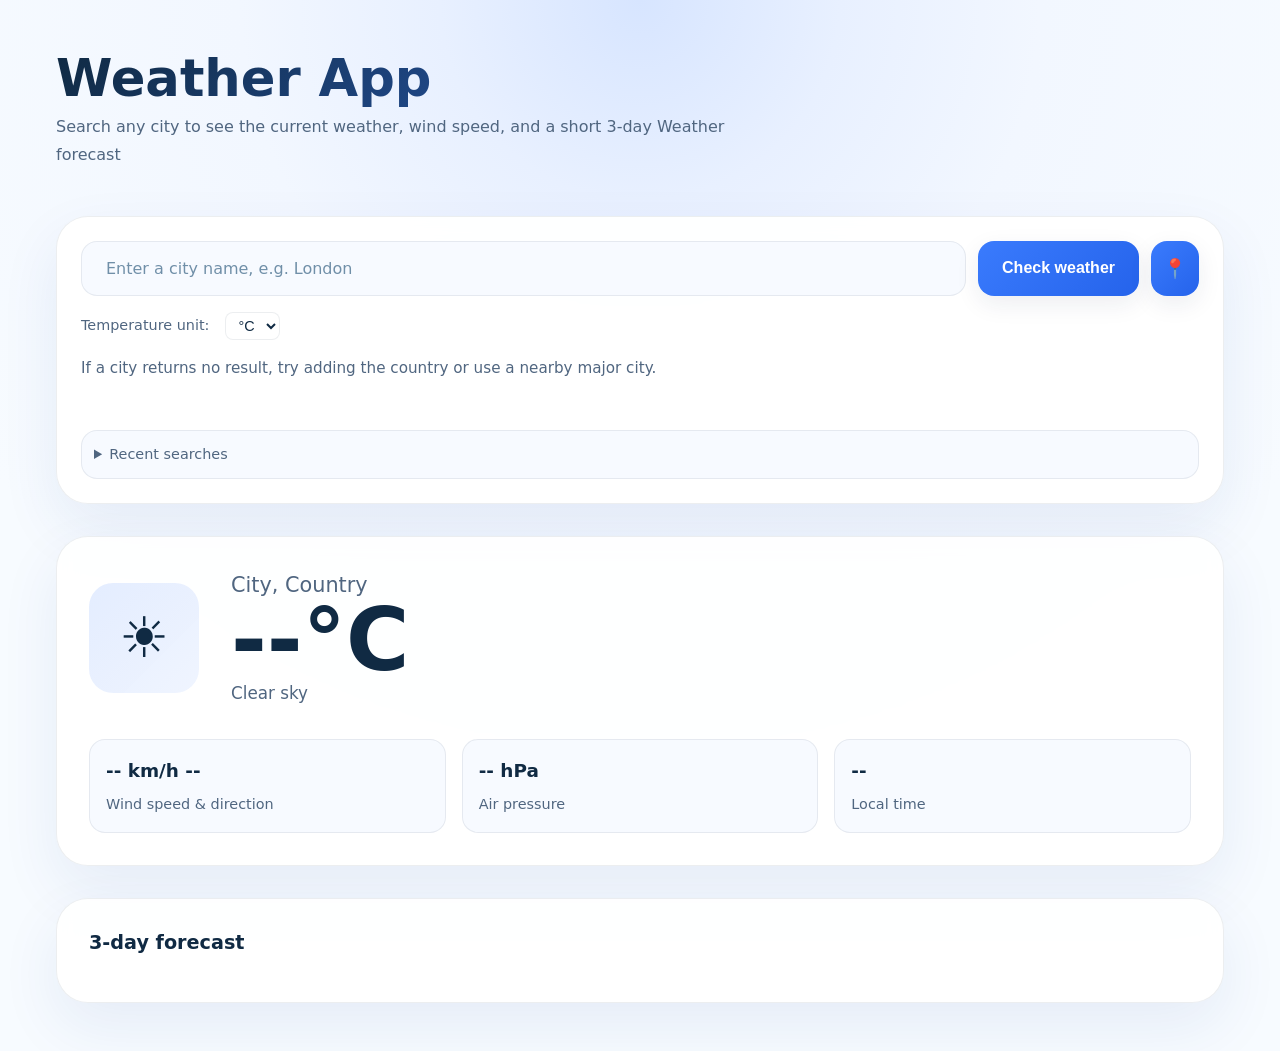
==== index.html @ 7d93eda8 "Rename weather.html to index.html" ====
<!DOCTYPE html>
<html lang="en">
<head>
  <meta charset="UTF-8" />
  <meta name="viewport" content="width=device-width, initial-scale=1.0" />
  <title>Weather App</title>
  <link rel="stylesheet" href="style.css" />
</head>
<body>
  <main class="page">
    <header>
      <div>
        <h1>Weather App</h1>
        <p>Search any city to see the current weather, wind speed, and a short 3-day Weather forecast</p>
      </div>
    </header>

    <section class="search-panel" aria-labelledby="search-heading">
      <div class="search-row">
        <label class="visually-hidden" for="city-input">City name</label>
        <input id="city-input" type="search" placeholder="Enter a city name, e.g. London" autocomplete="off" />
        <button id="search-button" type="button">Check weather</button>
        <button id="location-button" type="button" title="Use current location" aria-label="Get weather for current location">📍</button>
      </div>

      <div style="display: flex; gap: 16px; align-items: center;">
        <label for="unit-toggle" style="font-size: 0.9rem; color: var(--text-secondary);">Temperature unit:</label>
        <select id="unit-toggle" style="padding: 4px 8px; border-radius: 8px; border: 1px solid var(--border); background: var(--bg-secondary);">
          <option value="celsius">°C</option>
          <option value="fahrenheit">°F</option>
        </select>
      </div>

      <p class="info-text">If a city returns no result, try adding the country or use a nearby major city.</p>
      <p id="message" class="message" aria-live="polite"></p>

      <details id="recent-searches-container" style="margin-top: 16px;">
        <summary style="cursor: pointer; color: var(--text-secondary); font-size: 0.9rem;">Recent searches</summary>
        <div id="recent-searches" style="margin-top: 8px;"></div>
      </details>
    </section>

    <section id="weather-section" class="weather-display" hidden>
      <article class="weather-card">
        <div class="weather-summary">
          <div class="weather-main">
            <div class="weather-icon" id="weather-icon">☀️</div>
            <div>
              <p id="location" class="location">City, Country</p>
              <h2 id="temperature" class="temperature">--°C</h2>
              <p id="description" class="description">Clear sky</p>
            </div>
          </div>
          <div class="details-grid">
            <div class="detail-pill">
              <strong id="wind-speed">-- km/h --</strong>
              <span>Wind speed & direction</span>
            </div>
            <div class="detail-pill">
              <strong id="pressure">-- hPa</strong>
              <span>Air pressure</span>
            </div>
            <div class="detail-pill">
              <strong id="local-time">--</strong>
              <span>Local time</span>
            </div>
          </div>
        </div>
      </article>

      <article class="forecast-card">
        <h2 style="margin:0 0 16px; font-size:1.2rem;">3-day forecast</h2>
        <div id="forecast-grid" class="forecast-grid"></div>
      </article>
    </section>
  </main>

  <script src="script.js"></script>
</body>
</html>
---- style.css ----
/* ===========================
   DESIGN SYSTEM & VARIABLES
   =========================== */

:root {
  /* Light mode colors */
  --bg-primary: #f2f7ff;
  --bg-secondary: #ffffff;
  --bg-tertiary: #f7faff;
  --text-primary: #102a43;
  --text-secondary: #506680;
  --text-muted: #708fa8;
  --accent: #3a7bfd;
  --accent-soft: rgba(58, 123, 253, 0.14);
  --accent-hover: #2563eb;
  --border: rgba(16, 42, 67, 0.08);
  --success: #2d7c3e;
  --warning: #c85319;
  --error: #f13131;

  /* Dark mode colors */
  --dark-bg-primary: #0f1419;
  --dark-bg-secondary: #1a202c;
  --dark-bg-tertiary: #242e3d;
  --dark-text-primary: #f0f5fa;
  --dark-text-secondary: #a8b5c4;
  --dark-border: rgba(248, 250, 252, 0.08);

  /* Spacing scale */
  --space-xs: 4px;
  --space-sm: 8px;
  --space-md: 12px;
  --space-lg: 16px;
  --space-xl: 24px;
  --space-2xl: 32px;
  --space-3xl: 48px;

  /* Border radius */
  --radius-sm: 12px;
  --radius-md: 16px;
  --radius-lg: 24px;
  --radius-xl: 32px;

  /* Shadow system */
  --shadow-sm: 0 2px 8px rgba(24, 39, 75, 0.06);
  --shadow-md: 0 8px 24px rgba(24, 39, 75, 0.08);
  --shadow-lg: 0 24px 60px rgba(30, 70, 150, 0.08);
  --shadow-xl: 0 32px 80px rgba(24, 39, 75, 0.12);

  --dark-shadow-sm: 0 2px 8px rgba(0, 0, 0, 0.3);
  --dark-shadow-md: 0 8px 24px rgba(0, 0, 0, 0.4);
  --dark-shadow-lg: 0 24px 60px rgba(0, 0, 0, 0.5);

  /* Transitions */
  --transition-fast: 120ms ease-out;
  --transition-base: 200ms ease-out;
  --transition-slow: 300ms ease-out;

  /* Typography */
  --font-family: 'Inter', 'Segoe UI', 'Helvetica Neue', system-ui, -apple-system, sans-serif;
  --font-mono: 'Fira Code', 'Monaco', 'Courier New', monospace;

  /* Z-index scale */
  --z-base: 1;
  --z-dropdown: 100;
  --z-sticky: 500;
  --z-overlay: 1000;
  --z-modal: 1100;
}

/* Dark mode support */
@media (prefers-color-scheme: dark) {
  :root {
    --bg-primary: var(--dark-bg-primary);
    --bg-secondary: var(--dark-bg-secondary);
    --bg-tertiary: var(--dark-bg-tertiary);
    --text-primary: var(--dark-text-primary);
    --text-secondary: var(--dark-text-secondary);
    --text-muted: var(--dark-text-secondary);
    --border: var(--dark-border);
    --shadow-sm: var(--dark-shadow-sm);
    --shadow-md: var(--dark-shadow-md);
    --shadow-lg: var(--dark-shadow-lg);
  }
}

/* ===========================
   GLOBAL STYLES
   =========================== */

*,
*::before,
*::after {
  box-sizing: border-box;
  margin: 0;
  padding: 0;
}

html {
  -webkit-font-smoothing: antialiased;
  -moz-osx-font-smoothing: grayscale;
  scroll-behavior: smooth;
}

body {
  font-family: var(--font-family);
  font-size: 1rem;
  line-height: 1.6;
  color: var(--text-primary);
  background: var(--bg-primary);
  min-height: 100vh;
  overflow-x: hidden;
}

/* Light mode gradient background */
@media (prefers-color-scheme: light) {
  body {
    background: radial-gradient(
      circle 800px at 50% 0%,
      #d7e5ff 0%,
      #e8f0ff 25%,
      #f2f7ff 50%,
      #f7fbff 100%
    );
  }
}

/* Dark mode gradient background */
@media (prefers-color-scheme: dark) {
  body {
    background: radial-gradient(
      circle 800px at 50% 0%,
      #2d3a4e 0%,
      #1f2937 25%,
      #1a202c 50%,
      #0f1419 100%
    );
  }
}

/* ===========================
   TYPOGRAPHY
   =========================== */

h1, h2, h3, h4, h5, h6 {
  font-weight: 600;
  line-height: 1.2;
}

h1 {
  font-size: clamp(2.1rem, 4vw, 3.6rem);
  font-weight: 700;
}

h2 {
  font-size: clamp(1.4rem, 3vw, 2rem);
}

h3 {
  font-size: 1.3rem;
}

p {
  margin: 0;
}

a {
  color: var(--accent);
  text-decoration: none;
  transition: color var(--transition-fast);

  &:hover {
    color: var(--accent-hover);
  }
}

/* Utility classes */
.visually-hidden {
  position: absolute;
  width: 1px;
  height: 1px;
  padding: 0;
  margin: -1px;
  overflow: hidden;
  clip: rect(0, 0, 0, 0);
  white-space: nowrap;
  border-width: 0;
}

/* ===========================
   LAYOUT
   =========================== */

.page {
  width: min(1200px, calc(100% - var(--space-2xl)));
  margin: 0 auto;
  padding: var(--space-3xl) var(--space-lg);

  @media (max-width: 768px) {
    padding: var(--space-2xl) var(--space-lg);
  }

  @media (max-width: 480px) {
    padding: var(--space-xl) var(--space-lg);
    width: 100%;
  }
}

/* ===========================
   HEADER
   =========================== */

header {
  display: flex;
  flex-wrap: wrap;
  gap: var(--space-lg);
  align-items: baseline;
  justify-content: space-between;
  margin-bottom: var(--space-3xl);
  animation: slideDown 0.6s ease-out;

  @media (max-width: 768px) {
    flex-direction: column;
    gap: var(--space-md);
    margin-bottom: var(--space-2xl);
  }
}

header div {
  flex: 1;
  min-width: 200px;
}

header h1 {
  background: linear-gradient(135deg, var(--text-primary), var(--accent));
  -webkit-background-clip: text;
  -webkit-text-fill-color: transparent;
  background-clip: text;
  margin-bottom: var(--space-xs);

  @media (prefers-color-scheme: dark) {
    background: linear-gradient(135deg, #f0f5fa, #60a5fa);
    -webkit-background-clip: text;
    -webkit-text-fill-color: transparent;
    background-clip: text;
  }
}

header p {
  color: var(--text-secondary);
  max-width: 44rem;
  font-size: 1rem;
  line-height: 1.7;
}

@keyframes slideDown {
  from {
    opacity: 0;
    transform: translateY(-20px);
  }
  to {
    opacity: 1;
    transform: translateY(0);
  }
}

/* ===========================
   SEARCH PANEL
   =========================== */

.search-panel {
  display: grid;
  gap: var(--space-lg);
  background: var(--bg-secondary);
  border: 1px solid var(--border);
  border-radius: var(--radius-xl);
  padding: var(--space-xl);
  box-shadow: var(--shadow-lg);
  margin-bottom: var(--space-2xl);
  animation: slideUp 0.6s ease-out 0.1s backwards;
  backdrop-filter: blur(10px);
  background: rgba(255, 255, 255, 0.95);

  @media (prefers-color-scheme: dark) {
    background: rgba(26, 32, 44, 0.8);
  }

  &:focus-within {
    border-color: var(--accent);
    box-shadow: 0 0 0 3px var(--accent-soft), var(--shadow-lg);
  }

  @media (max-width: 680px) {
    padding: var(--space-lg);
    gap: var(--space-md);
  }
}

@keyframes slideUp {
  from {
    opacity: 0;
    transform: translateY(20px);
  }
  to {
    opacity: 1;
    transform: translateY(0);
  }
}

.search-row {
  display: grid;
  grid-template-columns: 1fr auto auto;
  gap: var(--space-md);
}

.search-row input {
  width: 100%;
  padding: var(--space-lg) var(--space-xl);
  border-radius: var(--radius-md);
  border: 1.5px solid var(--border);
  background: var(--bg-tertiary);
  font-size: 1rem;
  color: var(--text-primary);
  font-family: var(--font-family);
  transition: var(--transition-base);

  &:hover {
    border-color: var(--accent);
  }

  &:focus {
    outline: none;
    border-color: var(--accent);
    box-shadow: 0 0 0 3px var(--accent-soft);
    background: var(--bg-secondary);
  }

  &::placeholder {
    color: var(--text-muted);
  }

  @media (max-width: 480px) {
    padding: var(--space-md) var(--space-lg);
    font-size: 0.95rem;
  }
}

.search-row button {
  border: none;
  border-radius: var(--radius-md);
  background: linear-gradient(135deg, var(--accent), var(--accent-hover));
  color: #fff;
  font-size: 1rem;
  font-weight: 600;
  padding: var(--space-lg) var(--space-xl);
  cursor: pointer;
  transition: var(--transition-base);
  box-shadow: var(--shadow-md);
  white-space: nowrap;

  &:hover:not(:disabled) {
    transform: translateY(-2px);
    box-shadow: 0 18px 35px rgba(58, 123, 253, 0.25);
  }

  &:active:not(:disabled) {
    transform: translateY(0);
    box-shadow: var(--shadow-md);
  }

  &:disabled {
    opacity: 0.6;
    cursor: not-allowed;
  }

  @media (max-width: 480px) {
    padding: var(--space-md) var(--space-lg);
    font-size: 0.95rem;
  }
}

/* Location button specific styles */
#location-button {
  padding: var(--space-lg) var(--space-md);
  min-width: auto;
  font-size: 1.2rem;

  @media (max-width: 480px) {
    padding: var(--space-md);
    font-size: 1rem;
  }
}

/* Unit toggle styles */
#unit-toggle {
  border: 1px solid var(--border);
  background: var(--bg-secondary);
  color: var(--text-primary);
  font-size: 0.9rem;
  border-radius: var(--radius-sm);
  cursor: pointer;

  &:focus {
    outline: none;
    border-color: var(--accent);
    box-shadow: 0 0 0 2px var(--accent-soft);
  }
}

/* Recent searches styles */
#recent-searches-container {
  border: 1px solid var(--border);
  border-radius: var(--radius-md);
  background: var(--bg-tertiary);
  padding: var(--space-md);
}

#recent-searches-container summary {
  cursor: pointer;
  color: var(--text-secondary);
  font-size: 0.9rem;
  font-weight: 500;
  user-select: none;

  &:hover {
    color: var(--accent);
  }

  &::-webkit-details-marker {
    color: var(--accent);
  }
}

#recent-searches ul {
  margin: var(--space-sm) 0 0 0;
  padding: 0;
  list-style: none;
}

#recent-searches button {
  background: none;
  border: none;
  color: var(--accent);
  cursor: pointer;
  text-align: left;
  padding: var(--space-xs) 0;
  width: 100%;
  font-size: 0.9rem;
  border-radius: var(--radius-sm);
  transition: var(--transition-fast);

  &:hover {
    background: var(--accent-soft);
    color: var(--accent-hover);
  }

  &:focus {
    outline: 2px solid var(--accent);
    outline-offset: 2px;
  }
}

.info-text {
  color: var(--text-secondary);
  margin: 0;
  font-size: 0.95rem;
  line-height: 1.7;
}

.message {
  margin: 0;
  color: var(--error);
  font-size: 0.95rem;
  font-weight: 500;
  animation: pulse 0.4s ease-out;

  &.success {
    color: var(--success);
  }

  &.info {
    color: var(--accent);
  }

  &.warning {
    color: var(--warning);
  }
}

@keyframes pulse {
  0% {
    opacity: 0;
    transform: scale(0.95);
  }
  100% {
    opacity: 1;
    transform: scale(1);
  }
}

/* ===========================
   WEATHER DISPLAY
   =========================== */

.weather-display {
  display: grid;
  gap: var(--space-2xl);
  animation: slideUp 0.6s ease-out 0.2s backwards;

  @media (max-width: 768px) {
    gap: var(--space-xl);
  }
}

.weather-card,
.forecast-card {
  background: var(--bg-secondary);
  border: 1px solid var(--border);
  border-radius: var(--radius-xl);
  padding: var(--space-2xl);
  box-shadow: var(--shadow-lg);
  backdrop-filter: blur(10px);
  background: rgba(255, 255, 255, 0.9);

  @media (prefers-color-scheme: dark) {
    background: rgba(26, 32, 44, 0.7);
  }

  @media (max-width: 768px) {
    padding: var(--space-xl);
    border-radius: var(--radius-lg);
  }

  @media (max-width: 480px) {
    padding: var(--space-lg);
  }
}

/* ===========================
   WEATHER SUMMARY
   =========================== */

.weather-summary {
  display: grid;
  gap: var(--space-lg);
}

.weather-main {
  display: grid;
  grid-template-columns: auto 1fr;
  gap: var(--space-2xl);
  align-items: center;

  @media (max-width: 680px) {
    grid-template-columns: 1fr;
    text-align: center;
    gap: var(--space-xl);
  }
}

.weather-icon {
  width: 110px;
  height: 110px;
  display: grid;
  place-items: center;
  border-radius: var(--radius-lg);
  background: linear-gradient(135deg, var(--accent-soft), rgba(58, 123, 253, 0.08));
  font-size: 3.5rem;
  animation: float 3s ease-in-out infinite;
  flex-shrink: 0;

  @media (max-width: 680px) {
    margin: 0 auto;
  }

  @media (max-width: 480px) {
    width: 90px;
    height: 90px;
    font-size: 2.8rem;
  }
}

@keyframes float {
  0%, 100% {
    transform: translateY(0);
  }
  50% {
    transform: translateY(-8px);
  }
}

.temperature {
  font-size: clamp(3rem, 8vw, 5.4rem);
  font-weight: 700;
  line-height: 0.9;
  margin: 0;
  color: var(--text-primary);
}

.location {
  margin: 0;
  font-size: 1.3rem;
  font-weight: 500;
  color: var(--text-secondary);

  @media (max-width: 480px) {
    font-size: 1.1rem;
  }
}

.description {
  margin: 0;
  font-size: 1.05rem;
  color: var(--text-secondary);
  font-weight: 500;
}

/* ===========================
   DETAILS GRID
   =========================== */

.details-grid {
  display: grid;
  grid-template-columns: repeat(auto-fit, minmax(130px, 1fr));
  gap: var(--space-lg);
  margin-top: var(--space-lg);

  @media (max-width: 480px) {
    grid-template-columns: 1fr;
    gap: var(--space-md);
  }
}

.detail-pill {
  background: var(--bg-tertiary);
  border: 1px solid var(--border);
  padding: var(--space-lg);
  border-radius: var(--radius-md);
  display: grid;
  gap: var(--space-sm);
  transition: var(--transition-base);
  cursor: default;

  &:hover {
    border-color: var(--accent);
    box-shadow: 0 0 0 1px var(--accent), 0 4px 12px var(--accent-soft);
    transform: translateY(-1px);
  }

  strong {
    font-size: 1.15rem;
    color: var(--text-primary);
    font-weight: 600;
  }

  span {
    color: var(--text-secondary);
    font-size: 0.9rem;
    font-weight: 500;
  }
}

/* ===========================
   FORECAST CARDS
   =========================== */

.forecast-card h2 {
  margin: 0 0 var(--space-lg);
  font-size: 1.3rem;
  color: var(--text-primary);

  @media (max-width: 480px) {
    font-size: 1.1rem;
  }
}

.forecast-grid {
  display: grid;
  grid-template-columns: repeat(auto-fit, minmax(110px, 1fr));
  gap: var(--space-lg);

  @media (max-width: 480px) {
    grid-template-columns: repeat(auto-fit, minmax(100px, 1fr));
    gap: var(--space-md);
  }
}

.forecast-day {
  background: var(--bg-tertiary);
  border: 1px solid var(--border);
  border-radius: var(--radius-md);
  padding: var(--space-lg);
  text-align: center;
  transition: var(--transition-base);
  cursor: default;

  &:hover {
    border-color: var(--accent);
    box-shadow: 0 0 0 1px var(--accent), 0 8px 24px var(--accent-soft);
    transform: translateY(-2px);
  }

  strong {
    display: block;
    margin-bottom: var(--space-sm);
    font-size: 0.95rem;
    color: var(--text-primary);
    font-weight: 600;
  }

  .icon {
    font-size: 2rem;
    margin: var(--space-sm) 0;
    display: block;
    animation: bounce 2s ease-in-out infinite;
  }

  small {
    color: var(--text-secondary);
    display: block;
    font-size: 0.85rem;
    line-height: 1.5;
    margin-top: var(--space-sm);
  }

  @media (max-width: 480px) {
    padding: var(--space-md);

    strong {
      font-size: 0.85rem;
    }

    .icon {
      font-size: 1.6rem;
    }

    small {
      font-size: 0.8rem;
    }
  }
}

@keyframes bounce {
  0%, 100% {
    transform: translateY(0);
  }
  50% {
    transform: translateY(-4px);
  }
}

/* ===========================
   LOADING STATE
   =========================== */

.skeleton {
  background: linear-gradient(
    90deg,
    var(--bg-tertiary) 0%,
    var(--bg-secondary) 50%,
    var(--bg-tertiary) 100%
  );
  background-size: 200% 100%;
  animation: shimmer 2s infinite;
  border-radius: var(--radius-sm);
  color: transparent !important;
}

@keyframes shimmer {
  0% {
    background-position: 200% 0;
  }
  100% {
    background-position: -200% 0;
  }
}

/* ===========================
   ACCESSIBILITY
   =========================== */

@media (prefers-reduced-motion: reduce) {
  *,
  *::before,
  *::after {
    animation-duration: 0.01ms !important;
    animation-iteration-count: 1 !important;
    transition-duration: 0.01ms !important;
  }

  html {
    scroll-behavior: auto;
  }
}

/* High contrast mode support */
@media (prefers-contrast: more) {
  .weather-card,
  .forecast-card,
  .search-panel {
    border-width: 2px;
  }

  .search-row button {
    box-shadow: inset 0 0 0 2px var(--bg-primary);
  }
}

/* ===========================
   PRINT STYLES
   =========================== */

@media print {
  body {
    background: white;
  }

  .search-panel {
    display: none;
  }

  .weather-card,
  .forecast-card {
    box-shadow: none;
    border-color: #ccc;
    page-break-inside: avoid;
  }
}
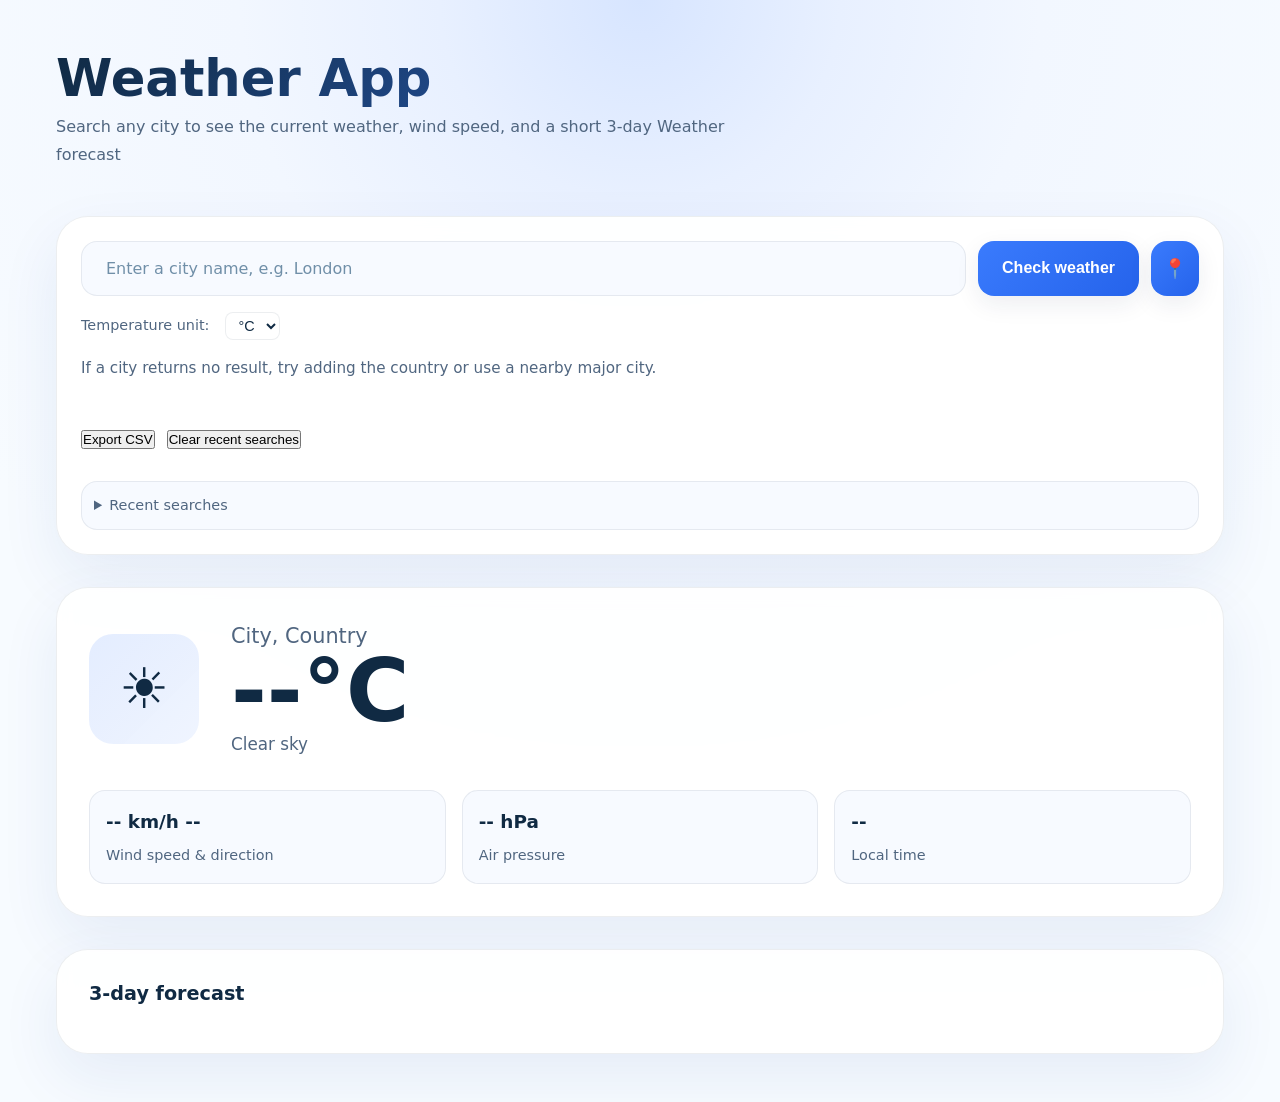
==== commit 00e8897b: "Add files via upload" ====
--- a/index.html
+++ b/index.html
@@ -4,6 +4,7 @@
   <meta charset="UTF-8" />
   <meta name="viewport" content="width=device-width, initial-scale=1.0" />
   <title>Weather App</title>
+  <link rel="icon" href="favicon.svg" type="image/svg+xml" />
   <link rel="stylesheet" href="style.css" />
 </head>
 <body>
@@ -14,7 +15,6 @@
         <p>Search any city to see the current weather, wind speed, and a short 3-day Weather forecast</p>
       </div>
     </header>
-
     <section class="search-panel" aria-labelledby="search-heading">
       <div class="search-row">
         <label class="visually-hidden" for="city-input">City name</label>
@@ -33,6 +33,10 @@
 
       <p class="info-text">If a city returns no result, try adding the country or use a nearby major city.</p>
       <p id="message" class="message" aria-live="polite"></p>
+      <div style="display: flex; gap: 12px; flex-wrap: wrap; margin-top: 16px;">
+        <button id="export-csv-btn" type="button">Export CSV</button>
+        <button id="clear-searches-btn" type="button">Clear recent searches</button>
+      </div>
 
       <details id="recent-searches-container" style="margin-top: 16px;">
         <summary style="cursor: pointer; color: var(--text-secondary); font-size: 0.9rem;">Recent searches</summary>
@@ -77,4 +81,4 @@
 
   <script src="script.js"></script>
 </body>
-</html>
+</html>
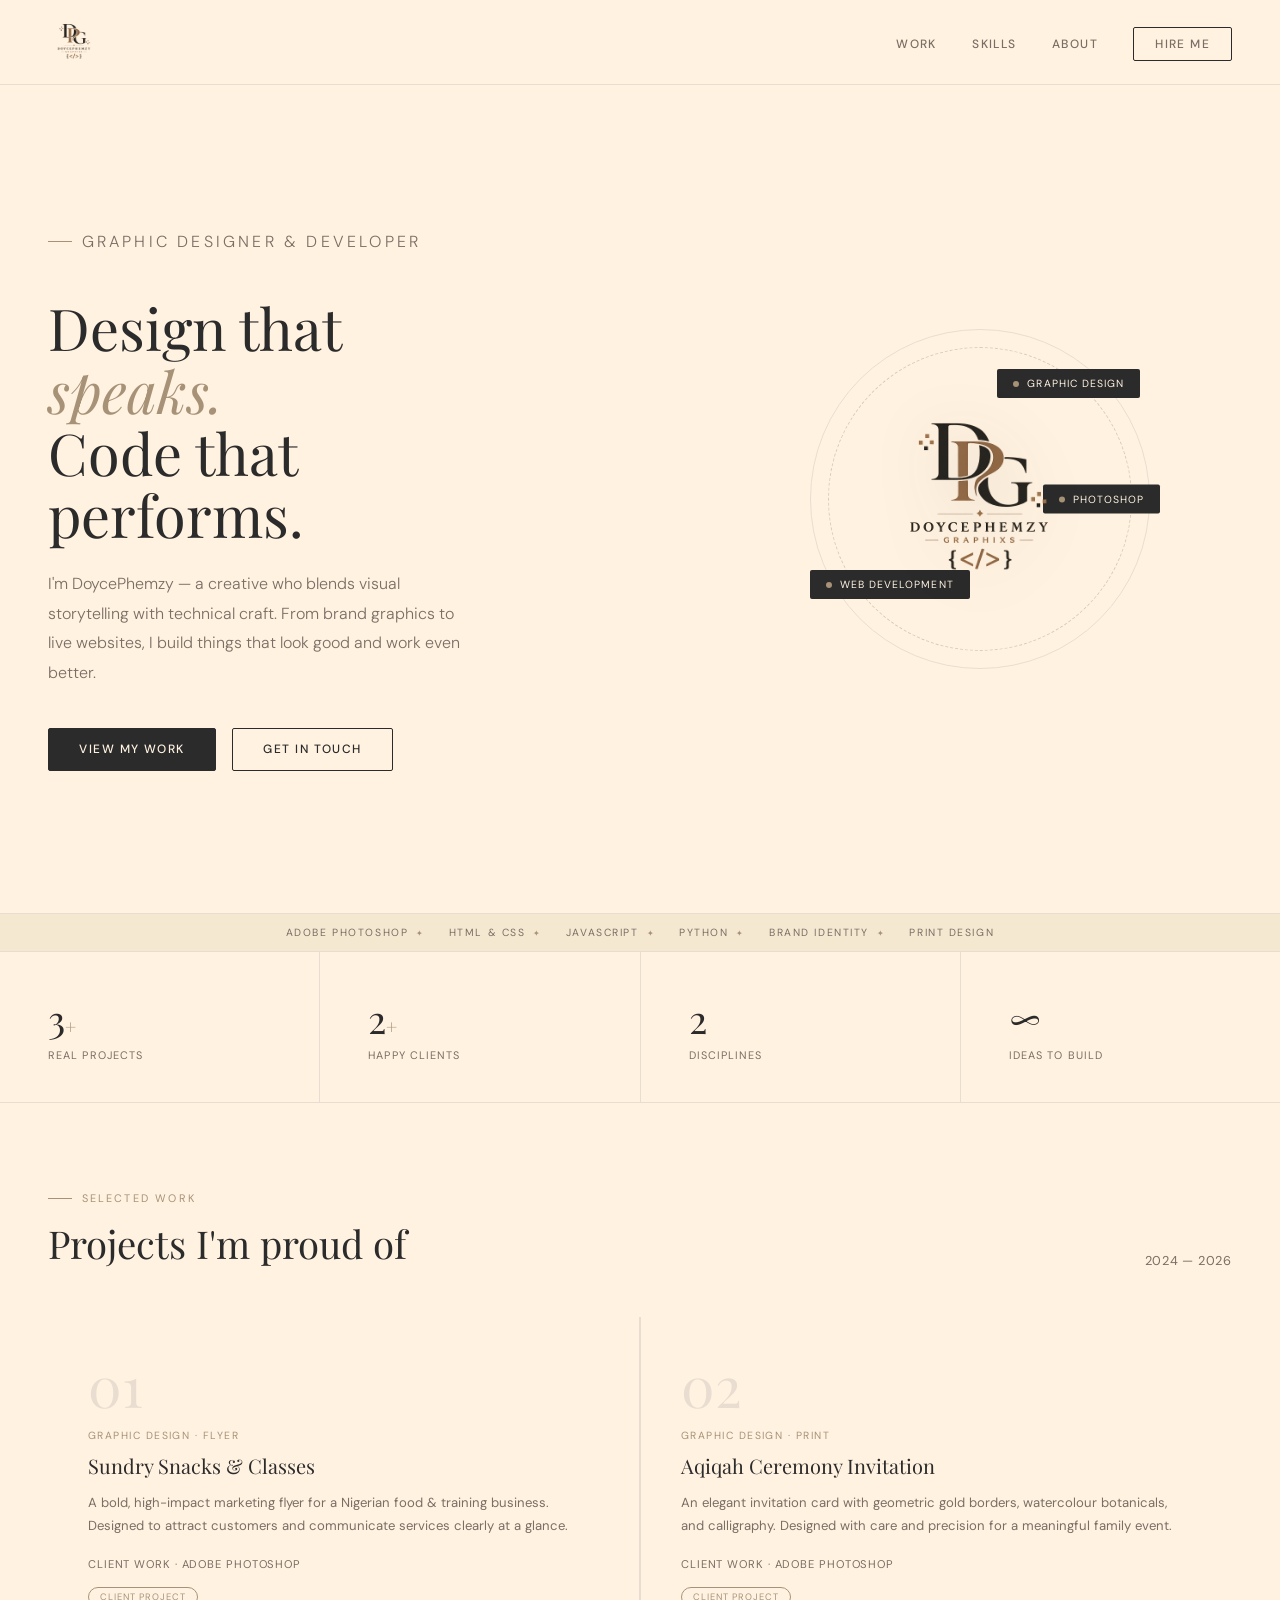
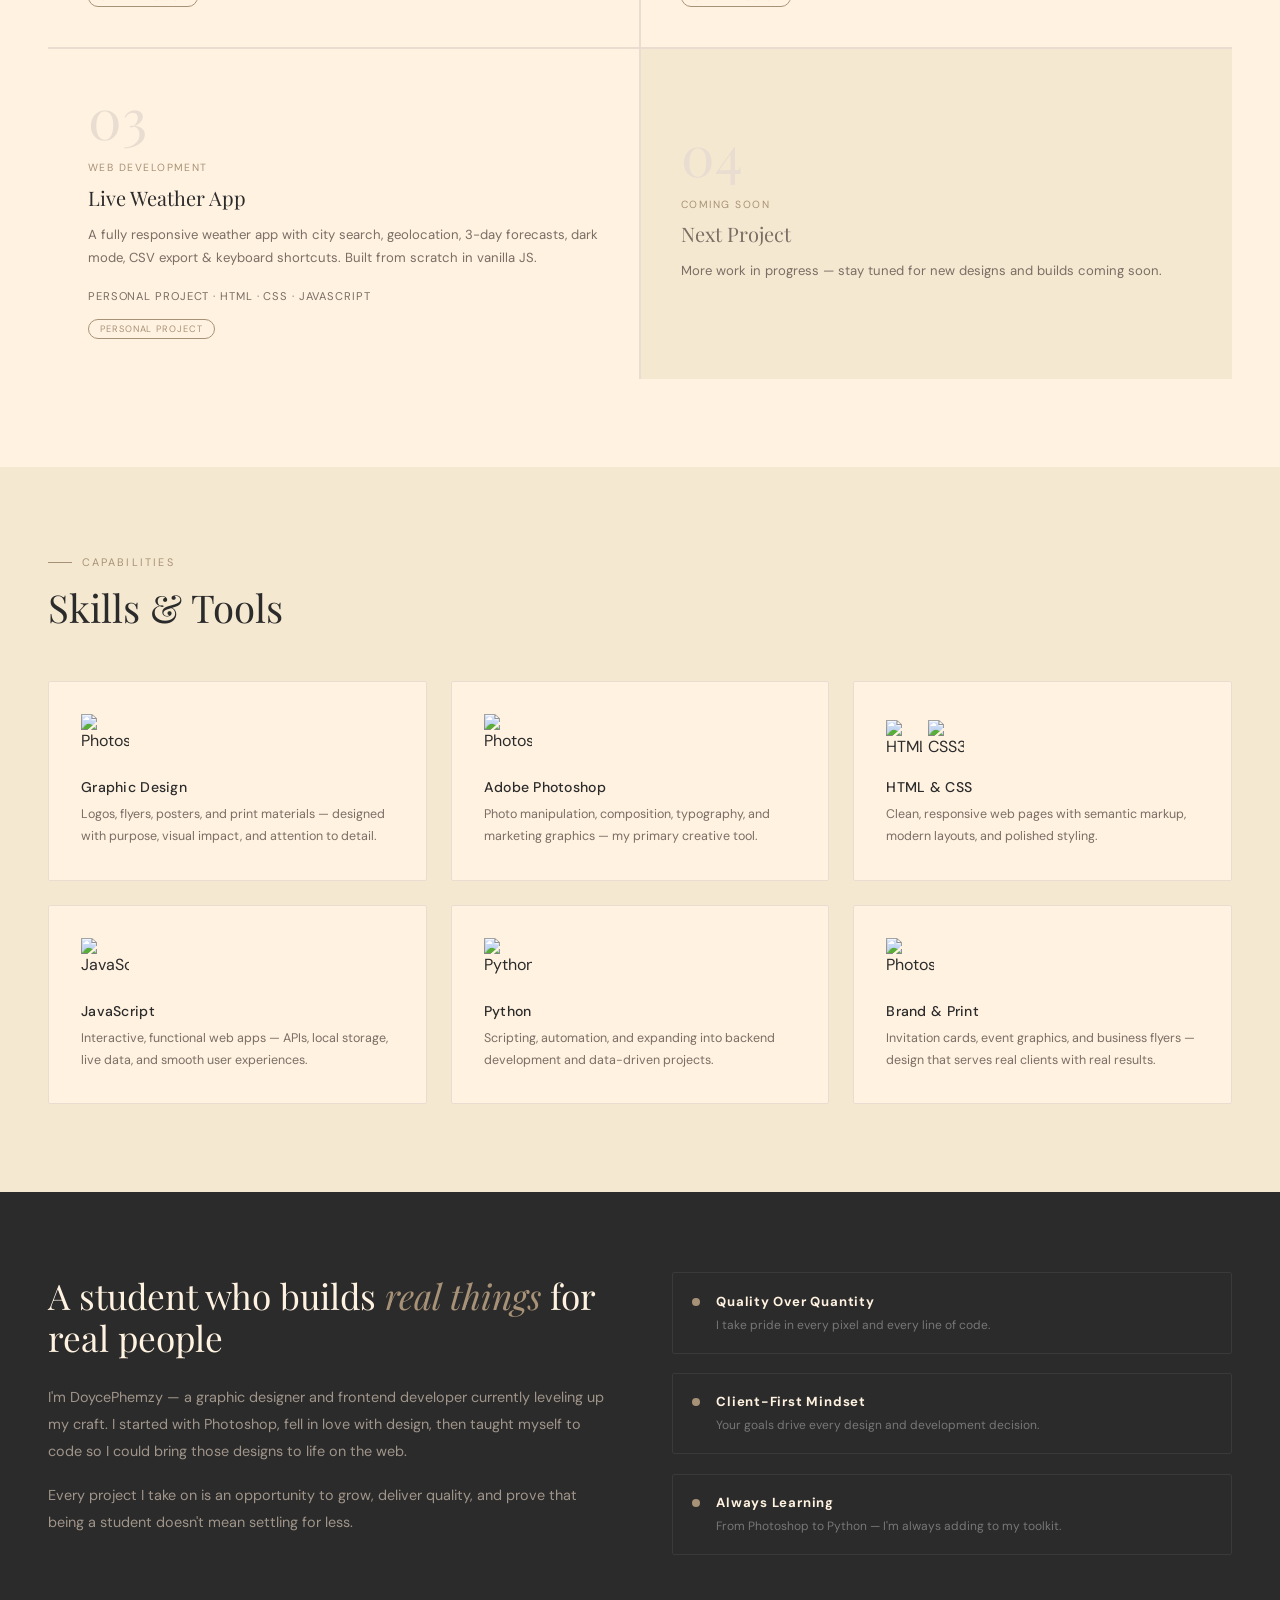
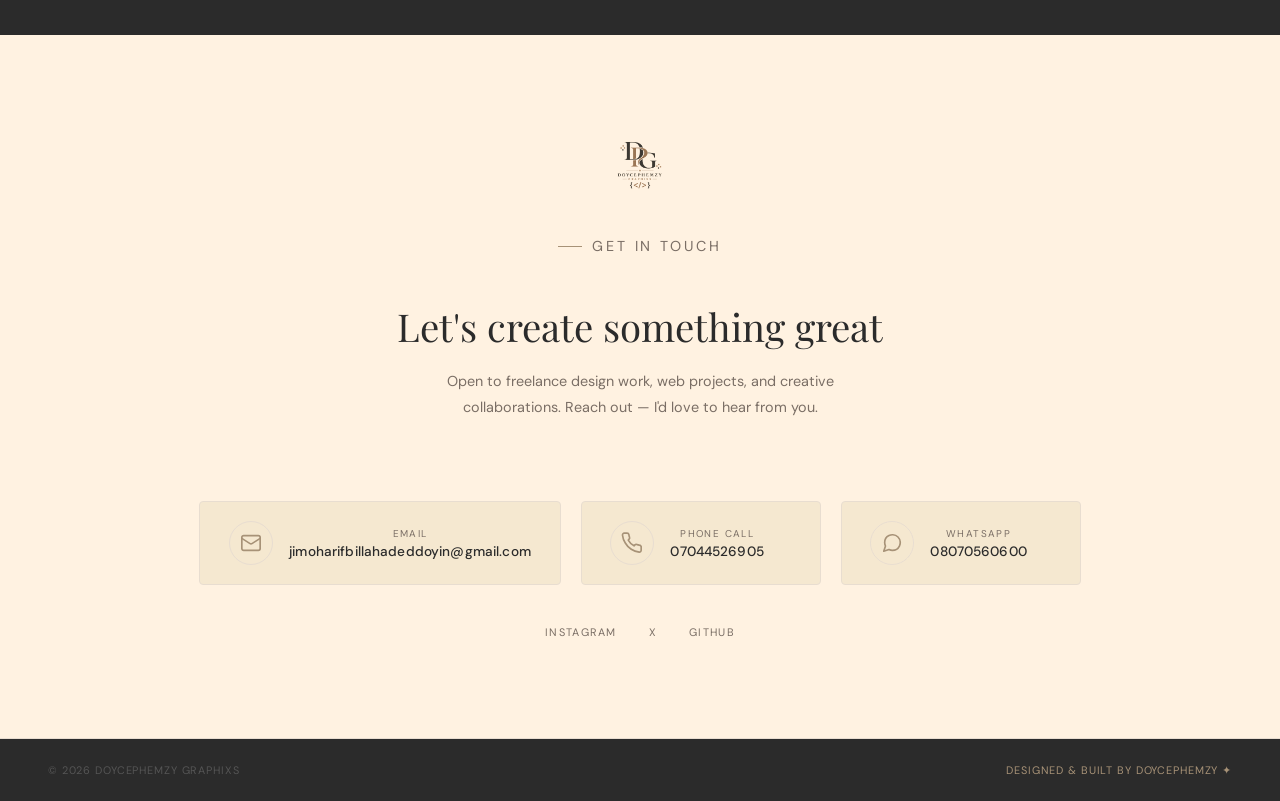
==== commit f7f5b53c: "Add files via upload" ====
--- a/index.html
+++ b/index.html
@@ -1,84 +1,261 @@
-<!DOCTYPE html>
-<html lang="en">
-<head>
-  <meta charset="UTF-8" />
-  <meta name="viewport" content="width=device-width, initial-scale=1.0" />
-  <title>Weather App</title>
-  <link rel="icon" href="favicon.svg" type="image/svg+xml" />
-  <link rel="stylesheet" href="style.css" />
-</head>
-<body>
-  <main class="page">
-    <header>
-      <div>
-        <h1>Weather App</h1>
-        <p>Search any city to see the current weather, wind speed, and a short 3-day Weather forecast</p>
-      </div>
-    </header>
-    <section class="search-panel" aria-labelledby="search-heading">
-      <div class="search-row">
-        <label class="visually-hidden" for="city-input">City name</label>
-        <input id="city-input" type="search" placeholder="Enter a city name, e.g. London" autocomplete="off" />
-        <button id="search-button" type="button">Check weather</button>
-        <button id="location-button" type="button" title="Use current location" aria-label="Get weather for current location">📍</button>
-      </div>
-
-      <div style="display: flex; gap: 16px; align-items: center;">
-        <label for="unit-toggle" style="font-size: 0.9rem; color: var(--text-secondary);">Temperature unit:</label>
-        <select id="unit-toggle" style="padding: 4px 8px; border-radius: 8px; border: 1px solid var(--border); background: var(--bg-secondary);">
-          <option value="celsius">°C</option>
-          <option value="fahrenheit">°F</option>
-        </select>
-      </div>
-
-      <p class="info-text">If a city returns no result, try adding the country or use a nearby major city.</p>
-      <p id="message" class="message" aria-live="polite"></p>
-      <div style="display: flex; gap: 12px; flex-wrap: wrap; margin-top: 16px;">
-        <button id="export-csv-btn" type="button">Export CSV</button>
-        <button id="clear-searches-btn" type="button">Clear recent searches</button>
-      </div>
-
-      <details id="recent-searches-container" style="margin-top: 16px;">
-        <summary style="cursor: pointer; color: var(--text-secondary); font-size: 0.9rem;">Recent searches</summary>
-        <div id="recent-searches" style="margin-top: 8px;"></div>
-      </details>
-    </section>
-
-    <section id="weather-section" class="weather-display" hidden>
-      <article class="weather-card">
-        <div class="weather-summary">
-          <div class="weather-main">
-            <div class="weather-icon" id="weather-icon">☀️</div>
-            <div>
-              <p id="location" class="location">City, Country</p>
-              <h2 id="temperature" class="temperature">--°C</h2>
-              <p id="description" class="description">Clear sky</p>
-            </div>
-          </div>
-          <div class="details-grid">
-            <div class="detail-pill">
-              <strong id="wind-speed">-- km/h --</strong>
-              <span>Wind speed & direction</span>
-            </div>
-            <div class="detail-pill">
-              <strong id="pressure">-- hPa</strong>
-              <span>Air pressure</span>
-            </div>
-            <div class="detail-pill">
-              <strong id="local-time">--</strong>
-              <span>Local time</span>
-            </div>
-          </div>
-        </div>
-      </article>
-
-      <article class="forecast-card">
-        <h2 style="margin:0 0 16px; font-size:1.2rem;">3-day forecast</h2>
-        <div id="forecast-grid" class="forecast-grid"></div>
-      </article>
-    </section>
-  </main>
-
-  <script src="script.js"></script>
-</body>
+<!DOCTYPE html>
+<html lang="en">
+<head>
+<meta charset="UTF-8"/>
+<meta name="viewport" content="width=device-width, initial-scale=1.0"/>
+<title>DoycePhemzy Graphixs</title>
+<link rel="icon" type="image/png" href="logo.png"/>
+<link rel="apple-touch-icon" href="logo.png"/>
+<link href="https://fonts.googleapis.com/css2?family=Playfair+Display:ital,wght@0,400;0,600;1,400&family=DM+Sans:wght@300;400;500&display=swap" rel="stylesheet"/>
+<link rel="stylesheet" href="style.css"/>
+</head>
+<body>
+
+<!-- NAV -->
+<nav>
+  <img class="logo-img" src="logo.png" alt="DoycePhemzy Graphixs Logo"/>
+  <ul class="nav-links">
+    <li><a href="#work">Work</a></li>
+    <li><a href="#skills">Skills</a></li>
+    <li><a href="#about">About</a></li>
+    <li><a href="#contact" class="nav-cta">Hire Me</a></li>
+  </ul>
+</nav>
+
+<!-- HERO -->
+<section class="hero">
+  <div class="hero-text">
+    <p class="section-label">Graphic Designer &amp; Developer</p>
+    <h1>Design that<br><em>speaks.</em><br>Code that<br>performs.</h1>
+    <p>I'm DoycePhemzy — a creative who blends visual storytelling with technical craft. From brand graphics to live websites, I build things that look good and work even better.</p>
+    <div class="btn-group">
+      <a class="btn btn-primary" href="#work">View My Work</a>
+      <a class="btn btn-outline" href="#contact">Get In Touch</a>
+    </div>
+  </div>
+  <div class="hero-visual">
+    <div class="hero-logo-wrap">
+      <div class="hero-logo-ring"></div>
+      <div class="hero-logo-ring-2"></div>
+      <img class="hero-logo-img" src="logo.png" alt="DPG Logo"/>
+      <div class="floating-tag tag-1"><span class="dot"></span>Graphic Design</div>
+      <div class="floating-tag tag-2"><span class="dot"></span>Web Development</div>
+      <div class="floating-tag tag-3"><span class="dot"></span>Photoshop</div>
+    </div>
+  </div>
+</section>
+
+<!-- DIVIDER -->
+<div class="divider">
+  <span class="divider-item">Adobe Photoshop</span>
+  <span class="divider-item">HTML &amp; CSS</span>
+  <span class="divider-item">JavaScript</span>
+  <span class="divider-item">Python</span>
+  <span class="divider-item">Brand Identity</span>
+  <span class="divider-item">Print Design</span>
+</div>
+
+<!-- STATS -->
+<div class="stats">
+  <div class="stat-item"><span class="stat-num">3<span>+</span></span><span class="stat-label">Real Projects</span></div>
+  <div class="stat-item"><span class="stat-num">2<span>+</span></span><span class="stat-label">Happy Clients</span></div>
+  <div class="stat-item"><span class="stat-num">2</span><span class="stat-label">Disciplines</span></div>
+  <div class="stat-item"><span class="stat-num">∞</span><span class="stat-label">Ideas to Build</span></div>
+</div>
+
+<!-- PROJECTS -->
+<section class="section" id="work">
+  <div class="section-head">
+    <div>
+      <p class="section-label">Selected Work</p>
+      <h2 class="section-title">Projects I'm proud of</h2>
+    </div>
+    <span class="section-sub">2024 — 2026</span>
+  </div>
+  <div class="projects-grid">
+    <div class="project-card">
+      <div class="proj-num">01</div>
+      <div class="proj-tag">Graphic Design · Flyer</div>
+      <div class="proj-title">Sundry Snacks &amp; Classes</div>
+      <div class="proj-desc">A bold, high-impact marketing flyer for a Nigerian food &amp; training business. Designed to attract customers and communicate services clearly at a glance.</div>
+      <div class="proj-meta">Client Work · Adobe Photoshop</div>
+      <span class="proj-badge">Client Project</span>
+      <div class="proj-preview">
+        <img src="flpp.jpg" alt="Sundry Snacks Flyer Preview"/>
+      </div>
+    </div>
+    <div class="project-card">
+      <div class="proj-num">02</div>
+      <div class="proj-tag">Graphic Design · Print</div>
+      <div class="proj-title">Aqiqah Ceremony Invitation</div>
+      <div class="proj-desc">An elegant invitation card with geometric gold borders, watercolour botanicals, and calligraphy. Designed with care and precision for a meaningful family event.</div>
+      <div class="proj-meta">Client Work · Adobe Photoshop</div>
+      <span class="proj-badge">Client Project</span>
+      <div class="proj-preview">
+        <img src="invitation_card.jpg" alt="Aqiqah Invitation Card Preview"/>
+      </div>
+    </div>
+    <div class="project-card">
+      <div class="proj-num">03</div>
+      <div class="proj-tag">Web Development</div>
+      <div class="proj-title">Live Weather App</div>
+      <div class="proj-desc">A fully responsive weather app with city search, geolocation, 3-day forecasts, dark mode, CSV export &amp; keyboard shortcuts. Built from scratch in vanilla JS.</div>
+      <div class="proj-meta">Personal Project · HTML · CSS · JavaScript</div>
+      <span class="proj-badge">Personal Project</span>
+      <div class="proj-preview">
+        <img src="weather.jpg" alt="Weather App Preview"/>
+      </div>
+    </div>
+    <div class="project-card coming-soon">
+      <div class="proj-num">04</div>
+      <div class="proj-tag">Coming Soon</div>
+      <div class="proj-title">Next Project</div>
+      <div class="proj-desc">More work in progress — stay tuned for new designs and builds coming soon.</div>
+    </div>
+  </div>
+</section>
+
+<!-- SKILLS -->
+<section class="section skills-section" id="skills">
+  <div class="section-head">
+    <div>
+      <p class="section-label">Capabilities</p>
+      <h2 class="section-title">Skills &amp; Tools</h2>
+    </div>
+  </div>
+  <div class="skills-grid">
+    <div class="skill-card">
+      <div class="skill-icon"><img src="https://cdn.jsdelivr.net/gh/devicons/devicon/icons/photoshop/photoshop-plain.svg" alt="Photoshop"/></div>
+      <div class="skill-name">Graphic Design</div>
+      <div class="skill-desc">Logos, flyers, posters, and print materials — designed with purpose, visual impact, and attention to detail.</div>
+    </div>
+    <div class="skill-card">
+      <div class="skill-icon"><img src="https://cdn.jsdelivr.net/gh/devicons/devicon/icons/photoshop/photoshop-plain.svg" alt="Photoshop"/></div>
+      <div class="skill-name">Adobe Photoshop</div>
+      <div class="skill-desc">Photo manipulation, composition, typography, and marketing graphics — my primary creative tool.</div>
+    </div>
+    <div class="skill-card">
+      <div class="skill-icon skill-icon-double">
+        <img src="https://cdn.jsdelivr.net/gh/devicons/devicon/icons/html5/html5-original.svg" alt="HTML5"/>
+        <img src="https://cdn.jsdelivr.net/gh/devicons/devicon/icons/css3/css3-original.svg" alt="CSS3"/>
+      </div>
+      <div class="skill-name">HTML &amp; CSS</div>
+      <div class="skill-desc">Clean, responsive web pages with semantic markup, modern layouts, and polished styling.</div>
+    </div>
+    <div class="skill-card">
+      <div class="skill-icon"><img src="https://cdn.jsdelivr.net/gh/devicons/devicon/icons/javascript/javascript-original.svg" alt="JavaScript"/></div>
+      <div class="skill-name">JavaScript</div>
+      <div class="skill-desc">Interactive, functional web apps — APIs, local storage, live data, and smooth user experiences.</div>
+    </div>
+    <div class="skill-card">
+      <div class="skill-icon"><img src="https://cdn.jsdelivr.net/gh/devicons/devicon/icons/python/python-original.svg" alt="Python"/></div>
+      <div class="skill-name">Python</div>
+      <div class="skill-desc">Scripting, automation, and expanding into backend development and data-driven projects.</div>
+    </div>
+    <div class="skill-card">
+      <div class="skill-icon"><img src="https://cdn.jsdelivr.net/gh/devicons/devicon/icons/photoshop/photoshop-plain.svg" alt="Photoshop"/></div>
+      <div class="skill-name">Brand &amp; Print</div>
+      <div class="skill-desc">Invitation cards, event graphics, and business flyers — design that serves real clients with real results.</div>
+    </div>
+  </div>
+</section>
+
+<!-- ABOUT -->
+<section class="about-strip" id="about">
+  <div>
+    <h2>A student who builds <em>real things</em> for real people</h2>
+    <p>I'm DoycePhemzy — a graphic designer and frontend developer currently leveling up my craft. I started with Photoshop, fell in love with design, then taught myself to code so I could bring those designs to life on the web.</p>
+    <p>Every project I take on is an opportunity to grow, deliver quality, and prove that being a student doesn't mean settling for less.</p>
+  </div>
+  <div class="about-values">
+    <div class="value-item"><div class="value-dot"></div><div class="value-text"><strong>Quality Over Quantity</strong><span>I take pride in every pixel and every line of code.</span></div></div>
+    <div class="value-item"><div class="value-dot"></div><div class="value-text"><strong>Client-First Mindset</strong><span>Your goals drive every design and development decision.</span></div></div>
+    <div class="value-item"><div class="value-dot"></div><div class="value-text"><strong>Always Learning</strong><span>From Photoshop to Python — I'm always adding to my toolkit.</span></div></div>
+  </div>
+</section>
+
+<!-- CONTACT -->
+<section class="contact-section" id="contact">
+  <img class="contact-logo" src="logo.png" alt="DoycePhemzy Graphixs"/>
+  <p class="section-label">Get In Touch</p>
+  <h2 class="section-title">Let's create something great</h2>
+  <p>Open to freelance design work, web projects, and creative collaborations. Reach out — I'd love to hear from you.</p>
+
+  <div class="contact-cards">
+
+    <!-- Email -->
+    <a class="contact-card" href="mailto:jimoharifbillahadeddoyin@gmail.com">
+      <div class="contact-card-icon">
+        <svg xmlns="http://www.w3.org/2000/svg" width="22" height="22" viewBox="0 0 24 24" fill="none" stroke="currentColor" stroke-width="1.8" stroke-linecap="round" stroke-linejoin="round">
+          <rect x="2" y="4" width="20" height="16" rx="2"/>
+          <path d="m22 7-8.97 5.7a1.94 1.94 0 0 1-2.06 0L2 7"/>
+        </svg>
+      </div>
+      <div class="contact-card-text">
+        <span class="contact-card-label">Email</span>
+        <span class="contact-card-value">jimoharifbillahadeddoyin@gmail.com</span>
+      </div>
+    </a>
+
+    <!-- Phone Call -->
+    <a class="contact-card" href="tel:+2347044526905">
+      <div class="contact-card-icon">
+        <svg xmlns="http://www.w3.org/2000/svg" width="22" height="22" viewBox="0 0 24 24" fill="none" stroke="currentColor" stroke-width="1.8" stroke-linecap="round" stroke-linejoin="round">
+          <path d="M22 16.92v3a2 2 0 0 1-2.18 2 19.79 19.79 0 0 1-8.63-3.07A19.5 19.5 0 0 1 4.69 12 19.79 19.79 0 0 1 1.61 3.4 2 2 0 0 1 3.6 1.22h3a2 2 0 0 1 2 1.72c.127.96.361 1.903.7 2.81a2 2 0 0 1-.45 2.11L7.91 8.8a16 16 0 0 0 6.29 6.29l.96-.96a2 2 0 0 1 2.11-.45c.907.339 1.85.573 2.81.7A2 2 0 0 1 22 16.92z"/>
+        </svg>
+      </div>
+      <div class="contact-card-text">
+        <span class="contact-card-label">Phone Call</span>
+        <span class="contact-card-value">07044526905</span>
+      </div>
+    </a>
+
+    <!-- WhatsApp -->
+    <a class="contact-card" href="https://wa.me/2348070560600" target="_blank" rel="noopener noreferrer">
+      <div class="contact-card-icon">
+        <svg xmlns="http://www.w3.org/2000/svg" width="22" height="22" viewBox="0 0 24 24" fill="none" stroke="currentColor" stroke-width="1.8" stroke-linecap="round" stroke-linejoin="round">
+          <path d="M21 11.5a8.38 8.38 0 0 1-.9 3.8 8.5 8.5 0 0 1-7.6 4.7 8.38 8.38 0 0 1-3.8-.9L3 21l1.9-5.7a8.38 8.38 0 0 1-.9-3.8 8.5 8.5 0 0 1 4.7-7.6 8.38 8.38 0 0 1 3.8-.9h.5a8.48 8.48 0 0 1 8 8v.5z"/>
+        </svg>
+      </div>
+      <div class="contact-card-text">
+        <span class="contact-card-label">WhatsApp</span>
+        <span class="contact-card-value">08070560600</span>
+      </div>
+    </a>
+
+  </div>
+
+  <div class="social-links">
+    <a class="social-link" href="https://www.instagram.com/doyce_phemzy?igsh=MW02NmxyYjQ3ZmFyaw==" target="_blank" rel="noopener noreferrer">Instagram</a>
+    <a class="social-link" href="https://x.com/Arifbillah17158" target="_blank" rel="noopener noreferrer">X</a>
+    <a class="social-link" id="github-link" href="https://github.com/DoycePhemzy05" target="_blank" rel="noopener noreferrer">GitHub</a>
+  </div>
+</section>
+
+<!-- FOOTER -->
+<footer>
+  <span>&copy; 2026 DoycePhemzy Graphixs</span>
+  <span>Designed &amp; Built by DoycePhemzy ✦</span>
+</footer>
+
+<!-- LIGHTBOX -->
+<div class="lightbox" id="lightbox">
+  <div class="lightbox-overlay" id="lightbox-overlay"></div>
+  <div class="lightbox-content">
+    <div class="lightbox-img-wrap">
+      <div class="lightbox-tag" id="lightbox-tag"></div>
+      <button class="lightbox-close" id="lightbox-close">
+        <svg xmlns="http://www.w3.org/2000/svg" width="24" height="24" viewBox="0 0 24 24" fill="none" stroke="currentColor" stroke-width="2" stroke-linecap="round" stroke-linejoin="round">
+          <line x1="18" y1="6" x2="6" y2="18"/>
+          <line x1="6" y1="6" x2="18" y2="18"/>
+        </svg>
+      </button>
+      <img class="lightbox-img" id="lightbox-img" src="" alt="Project Preview"/>
+    </div>
+    <div class="lightbox-title" id="lightbox-title"></div>
+  </div>
+</div>
+
+<script src="script.js"></script>
+</body>
 </html>
--- a/style.css
+++ b/style.css
@@ -1,828 +1,1171 @@
-/* ===========================
-   DESIGN SYSTEM & VARIABLES
-   =========================== */
-
-:root {
-  /* Light mode colors */
-  --bg-primary: #f2f7ff;
-  --bg-secondary: #ffffff;
-  --bg-tertiary: #f7faff;
-  --text-primary: #102a43;
-  --text-secondary: #506680;
-  --text-muted: #708fa8;
-  --accent: #3a7bfd;
-  --accent-soft: rgba(58, 123, 253, 0.14);
-  --accent-hover: #2563eb;
-  --border: rgba(16, 42, 67, 0.08);
-  --success: #2d7c3e;
-  --warning: #c85319;
-  --error: #f13131;
-
-  /* Dark mode colors */
-  --dark-bg-primary: #0f1419;
-  --dark-bg-secondary: #1a202c;
-  --dark-bg-tertiary: #242e3d;
-  --dark-text-primary: #f0f5fa;
-  --dark-text-secondary: #a8b5c4;
-  --dark-border: rgba(248, 250, 252, 0.08);
-
-  /* Spacing scale */
-  --space-xs: 4px;
-  --space-sm: 8px;
-  --space-md: 12px;
-  --space-lg: 16px;
-  --space-xl: 24px;
-  --space-2xl: 32px;
-  --space-3xl: 48px;
-
-  /* Border radius */
-  --radius-sm: 12px;
-  --radius-md: 16px;
-  --radius-lg: 24px;
-  --radius-xl: 32px;
-
-  /* Shadow system */
-  --shadow-sm: 0 2px 8px rgba(24, 39, 75, 0.06);
-  --shadow-md: 0 8px 24px rgba(24, 39, 75, 0.08);
-  --shadow-lg: 0 24px 60px rgba(30, 70, 150, 0.08);
-  --shadow-xl: 0 32px 80px rgba(24, 39, 75, 0.12);
-
-  --dark-shadow-sm: 0 2px 8px rgba(0, 0, 0, 0.3);
-  --dark-shadow-md: 0 8px 24px rgba(0, 0, 0, 0.4);
-  --dark-shadow-lg: 0 24px 60px rgba(0, 0, 0, 0.5);
-
-  /* Transitions */
-  --transition-fast: 120ms ease-out;
-  --transition-base: 200ms ease-out;
-  --transition-slow: 300ms ease-out;
-
-  /* Typography */
-  --font-family: 'Inter', 'Segoe UI', 'Helvetica Neue', system-ui, -apple-system, sans-serif;
-  --font-mono: 'Fira Code', 'Monaco', 'Courier New', monospace;
-
-  /* Z-index scale */
-  --z-base: 1;
-  --z-dropdown: 100;
-  --z-sticky: 500;
-  --z-overlay: 1000;
-  --z-modal: 1100;
-}
-
-/* Dark mode support */
-@media (prefers-color-scheme: dark) {
-  :root {
-    --bg-primary: var(--dark-bg-primary);
-    --bg-secondary: var(--dark-bg-secondary);
-    --bg-tertiary: var(--dark-bg-tertiary);
-    --text-primary: var(--dark-text-primary);
-    --text-secondary: var(--dark-text-secondary);
-    --text-muted: var(--dark-text-secondary);
-    --border: var(--dark-border);
-    --shadow-sm: var(--dark-shadow-sm);
-    --shadow-md: var(--dark-shadow-md);
-    --shadow-lg: var(--dark-shadow-lg);
-  }
-}
-
-/* ===========================
-   GLOBAL STYLES
-   =========================== */
-
-*,
-*::before,
-*::after {
-  box-sizing: border-box;
-  margin: 0;
-  padding: 0;
-}
-
-html {
-  -webkit-font-smoothing: antialiased;
-  -moz-osx-font-smoothing: grayscale;
-  scroll-behavior: smooth;
-}
-
-body {
-  font-family: var(--font-family);
-  font-size: 1rem;
-  line-height: 1.6;
-  color: var(--text-primary);
-  background: var(--bg-primary);
-  min-height: 100vh;
-  overflow-x: hidden;
-}
-
-/* Light mode gradient background */
-@media (prefers-color-scheme: light) {
-  body {
-    background: radial-gradient(
-      circle 800px at 50% 0%,
-      #d7e5ff 0%,
-      #e8f0ff 25%,
-      #f2f7ff 50%,
-      #f7fbff 100%
-    );
-  }
-}
-
-/* Dark mode gradient background */
-@media (prefers-color-scheme: dark) {
-  body {
-    background: radial-gradient(
-      circle 800px at 50% 0%,
-      #2d3a4e 0%,
-      #1f2937 25%,
-      #1a202c 50%,
-      #0f1419 100%
-    );
-  }
-}
-
-/* ===========================
-   TYPOGRAPHY
-   =========================== */
-
-h1, h2, h3, h4, h5, h6 {
-  font-weight: 600;
-  line-height: 1.2;
-}
-
-h1 {
-  font-size: clamp(2.1rem, 4vw, 3.6rem);
-  font-weight: 700;
-}
-
-h2 {
-  font-size: clamp(1.4rem, 3vw, 2rem);
-}
-
-h3 {
-  font-size: 1.3rem;
-}
-
-p {
-  margin: 0;
-}
-
-a {
-  color: var(--accent);
-  text-decoration: none;
-  transition: color var(--transition-fast);
-
-  &:hover {
-    color: var(--accent-hover);
-  }
-}
-
-/* Utility classes */
-.visually-hidden {
-  position: absolute;
-  width: 1px;
-  height: 1px;
-  padding: 0;
-  margin: -1px;
-  overflow: hidden;
-  clip: rect(0, 0, 0, 0);
-  white-space: nowrap;
-  border-width: 0;
-}
-
-/* ===========================
-   LAYOUT
-   =========================== */
-
-.page {
-  width: min(1200px, calc(100% - var(--space-2xl)));
-  margin: 0 auto;
-  padding: var(--space-3xl) var(--space-lg);
-
-  @media (max-width: 768px) {
-    padding: var(--space-2xl) var(--space-lg);
-  }
-
-  @media (max-width: 480px) {
-    padding: var(--space-xl) var(--space-lg);
-    width: 100%;
-  }
-}
-
-/* ===========================
-   HEADER
-   =========================== */
-
-header {
-  display: flex;
-  flex-wrap: wrap;
-  gap: var(--space-lg);
-  align-items: baseline;
-  justify-content: space-between;
-  margin-bottom: var(--space-3xl);
-  animation: slideDown 0.6s ease-out;
-
-  @media (max-width: 768px) {
-    flex-direction: column;
-    gap: var(--space-md);
-    margin-bottom: var(--space-2xl);
-  }
-}
-
-header div {
-  flex: 1;
-  min-width: 200px;
-}
-
-header h1 {
-  background: linear-gradient(135deg, var(--text-primary), var(--accent));
-  -webkit-background-clip: text;
-  -webkit-text-fill-color: transparent;
-  background-clip: text;
-  margin-bottom: var(--space-xs);
-
-  @media (prefers-color-scheme: dark) {
-    background: linear-gradient(135deg, #f0f5fa, #60a5fa);
-    -webkit-background-clip: text;
-    -webkit-text-fill-color: transparent;
-    background-clip: text;
-  }
-}
-
-header p {
-  color: var(--text-secondary);
-  max-width: 44rem;
-  font-size: 1rem;
-  line-height: 1.7;
-}
-
-@keyframes slideDown {
-  from {
-    opacity: 0;
-    transform: translateY(-20px);
-  }
-  to {
-    opacity: 1;
-    transform: translateY(0);
-  }
-}
-
-/* ===========================
-   SEARCH PANEL
-   =========================== */
-
-.search-panel {
-  display: grid;
-  gap: var(--space-lg);
-  background: var(--bg-secondary);
-  border: 1px solid var(--border);
-  border-radius: var(--radius-xl);
-  padding: var(--space-xl);
-  box-shadow: var(--shadow-lg);
-  margin-bottom: var(--space-2xl);
-  animation: slideUp 0.6s ease-out 0.1s backwards;
-  backdrop-filter: blur(10px);
-  background: rgba(255, 255, 255, 0.95);
-
-  @media (prefers-color-scheme: dark) {
-    background: rgba(26, 32, 44, 0.8);
-  }
-
-  &:focus-within {
-    border-color: var(--accent);
-    box-shadow: 0 0 0 3px var(--accent-soft), var(--shadow-lg);
-  }
-
-  @media (max-width: 680px) {
-    padding: var(--space-lg);
-    gap: var(--space-md);
-  }
-}
-
-@keyframes slideUp {
-  from {
-    opacity: 0;
-    transform: translateY(20px);
-  }
-  to {
-    opacity: 1;
-    transform: translateY(0);
-  }
-}
-
-.search-row {
-  display: grid;
-  grid-template-columns: 1fr auto auto;
-  gap: var(--space-md);
-}
-
-.search-row input {
-  width: 100%;
-  padding: var(--space-lg) var(--space-xl);
-  border-radius: var(--radius-md);
-  border: 1.5px solid var(--border);
-  background: var(--bg-tertiary);
-  font-size: 1rem;
-  color: var(--text-primary);
-  font-family: var(--font-family);
-  transition: var(--transition-base);
-
-  &:hover {
-    border-color: var(--accent);
-  }
-
-  &:focus {
-    outline: none;
-    border-color: var(--accent);
-    box-shadow: 0 0 0 3px var(--accent-soft);
-    background: var(--bg-secondary);
-  }
-
-  &::placeholder {
-    color: var(--text-muted);
-  }
-
-  @media (max-width: 480px) {
-    padding: var(--space-md) var(--space-lg);
-    font-size: 0.95rem;
-  }
-}
-
-.search-row button {
-  border: none;
-  border-radius: var(--radius-md);
-  background: linear-gradient(135deg, var(--accent), var(--accent-hover));
-  color: #fff;
-  font-size: 1rem;
-  font-weight: 600;
-  padding: var(--space-lg) var(--space-xl);
-  cursor: pointer;
-  transition: var(--transition-base);
-  box-shadow: var(--shadow-md);
-  white-space: nowrap;
-
-  &:hover:not(:disabled) {
-    transform: translateY(-2px);
-    box-shadow: 0 18px 35px rgba(58, 123, 253, 0.25);
-  }
-
-  &:active:not(:disabled) {
-    transform: translateY(0);
-    box-shadow: var(--shadow-md);
-  }
-
-  &:disabled {
-    opacity: 0.6;
-    cursor: not-allowed;
-  }
-
-  @media (max-width: 480px) {
-    padding: var(--space-md) var(--space-lg);
-    font-size: 0.95rem;
-  }
-}
-
-/* Location button specific styles */
-#location-button {
-  padding: var(--space-lg) var(--space-md);
-  min-width: auto;
-  font-size: 1.2rem;
-
-  @media (max-width: 480px) {
-    padding: var(--space-md);
-    font-size: 1rem;
-  }
-}
-
-/* Unit toggle styles */
-#unit-toggle {
-  border: 1px solid var(--border);
-  background: var(--bg-secondary);
-  color: var(--text-primary);
-  font-size: 0.9rem;
-  border-radius: var(--radius-sm);
-  cursor: pointer;
-
-  &:focus {
-    outline: none;
-    border-color: var(--accent);
-    box-shadow: 0 0 0 2px var(--accent-soft);
-  }
-}
-
-/* Recent searches styles */
-#recent-searches-container {
-  border: 1px solid var(--border);
-  border-radius: var(--radius-md);
-  background: var(--bg-tertiary);
-  padding: var(--space-md);
-}
-
-#recent-searches-container summary {
-  cursor: pointer;
-  color: var(--text-secondary);
-  font-size: 0.9rem;
-  font-weight: 500;
-  user-select: none;
-
-  &:hover {
-    color: var(--accent);
-  }
-
-  &::-webkit-details-marker {
-    color: var(--accent);
-  }
-}
-
-#recent-searches ul {
-  margin: var(--space-sm) 0 0 0;
-  padding: 0;
-  list-style: none;
-}
-
-#recent-searches button {
-  background: none;
-  border: none;
-  color: var(--accent);
-  cursor: pointer;
-  text-align: left;
-  padding: var(--space-xs) 0;
-  width: 100%;
-  font-size: 0.9rem;
-  border-radius: var(--radius-sm);
-  transition: var(--transition-fast);
-
-  &:hover {
-    background: var(--accent-soft);
-    color: var(--accent-hover);
-  }
-
-  &:focus {
-    outline: 2px solid var(--accent);
-    outline-offset: 2px;
-  }
-}
-
-.info-text {
-  color: var(--text-secondary);
-  margin: 0;
-  font-size: 0.95rem;
-  line-height: 1.7;
-}
-
-.message {
-  margin: 0;
-  color: var(--error);
-  font-size: 0.95rem;
-  font-weight: 500;
-  animation: pulse 0.4s ease-out;
-
-  &.success {
-    color: var(--success);
-  }
-
-  &.info {
-    color: var(--accent);
-  }
-
-  &.warning {
-    color: var(--warning);
-  }
-}
-
-@keyframes pulse {
-  0% {
-    opacity: 0;
-    transform: scale(0.95);
-  }
-  100% {
-    opacity: 1;
-    transform: scale(1);
-  }
-}
-
-/* ===========================
-   WEATHER DISPLAY
-   =========================== */
-
-.weather-display {
-  display: grid;
-  gap: var(--space-2xl);
-  animation: slideUp 0.6s ease-out 0.2s backwards;
-
-  @media (max-width: 768px) {
-    gap: var(--space-xl);
-  }
-}
-
-.weather-card,
-.forecast-card {
-  background: var(--bg-secondary);
-  border: 1px solid var(--border);
-  border-radius: var(--radius-xl);
-  padding: var(--space-2xl);
-  box-shadow: var(--shadow-lg);
-  backdrop-filter: blur(10px);
-  background: rgba(255, 255, 255, 0.9);
-
-  @media (prefers-color-scheme: dark) {
-    background: rgba(26, 32, 44, 0.7);
-  }
-
-  @media (max-width: 768px) {
-    padding: var(--space-xl);
-    border-radius: var(--radius-lg);
-  }
-
-  @media (max-width: 480px) {
-    padding: var(--space-lg);
-  }
-}
-
-/* ===========================
-   WEATHER SUMMARY
-   =========================== */
-
-.weather-summary {
-  display: grid;
-  gap: var(--space-lg);
-}
-
-.weather-main {
-  display: grid;
-  grid-template-columns: auto 1fr;
-  gap: var(--space-2xl);
-  align-items: center;
-
-  @media (max-width: 680px) {
-    grid-template-columns: 1fr;
-    text-align: center;
-    gap: var(--space-xl);
-  }
-}
-
-.weather-icon {
-  width: 110px;
-  height: 110px;
-  display: grid;
-  place-items: center;
-  border-radius: var(--radius-lg);
-  background: linear-gradient(135deg, var(--accent-soft), rgba(58, 123, 253, 0.08));
-  font-size: 3.5rem;
-  animation: float 3s ease-in-out infinite;
-  flex-shrink: 0;
-
-  @media (max-width: 680px) {
-    margin: 0 auto;
-  }
-
-  @media (max-width: 480px) {
-    width: 90px;
-    height: 90px;
-    font-size: 2.8rem;
-  }
-}
-
-@keyframes float {
-  0%, 100% {
-    transform: translateY(0);
-  }
-  50% {
-    transform: translateY(-8px);
-  }
-}
-
-.temperature {
-  font-size: clamp(3rem, 8vw, 5.4rem);
-  font-weight: 700;
-  line-height: 0.9;
-  margin: 0;
-  color: var(--text-primary);
-}
-
-.location {
-  margin: 0;
-  font-size: 1.3rem;
-  font-weight: 500;
-  color: var(--text-secondary);
-
-  @media (max-width: 480px) {
-    font-size: 1.1rem;
-  }
-}
-
-.description {
-  margin: 0;
-  font-size: 1.05rem;
-  color: var(--text-secondary);
-  font-weight: 500;
-}
-
-/* ===========================
-   DETAILS GRID
-   =========================== */
-
-.details-grid {
-  display: grid;
-  grid-template-columns: repeat(auto-fit, minmax(130px, 1fr));
-  gap: var(--space-lg);
-  margin-top: var(--space-lg);
-
-  @media (max-width: 480px) {
-    grid-template-columns: 1fr;
-    gap: var(--space-md);
-  }
-}
-
-.detail-pill {
-  background: var(--bg-tertiary);
-  border: 1px solid var(--border);
-  padding: var(--space-lg);
-  border-radius: var(--radius-md);
-  display: grid;
-  gap: var(--space-sm);
-  transition: var(--transition-base);
-  cursor: default;
-
-  &:hover {
-    border-color: var(--accent);
-    box-shadow: 0 0 0 1px var(--accent), 0 4px 12px var(--accent-soft);
-    transform: translateY(-1px);
-  }
-
-  strong {
-    font-size: 1.15rem;
-    color: var(--text-primary);
-    font-weight: 600;
-  }
-
-  span {
-    color: var(--text-secondary);
-    font-size: 0.9rem;
-    font-weight: 500;
-  }
-}
-
-/* ===========================
-   FORECAST CARDS
-   =========================== */
-
-.forecast-card h2 {
-  margin: 0 0 var(--space-lg);
-  font-size: 1.3rem;
-  color: var(--text-primary);
-
-  @media (max-width: 480px) {
-    font-size: 1.1rem;
-  }
-}
-
-.forecast-grid {
-  display: grid;
-  grid-template-columns: repeat(auto-fit, minmax(110px, 1fr));
-  gap: var(--space-lg);
-
-  @media (max-width: 480px) {
-    grid-template-columns: repeat(auto-fit, minmax(100px, 1fr));
-    gap: var(--space-md);
-  }
-}
-
-.forecast-day {
-  background: var(--bg-tertiary);
-  border: 1px solid var(--border);
-  border-radius: var(--radius-md);
-  padding: var(--space-lg);
-  text-align: center;
-  transition: var(--transition-base);
-  cursor: default;
-
-  &:hover {
-    border-color: var(--accent);
-    box-shadow: 0 0 0 1px var(--accent), 0 8px 24px var(--accent-soft);
-    transform: translateY(-2px);
-  }
-
-  strong {
-    display: block;
-    margin-bottom: var(--space-sm);
-    font-size: 0.95rem;
-    color: var(--text-primary);
-    font-weight: 600;
-  }
-
-  .icon {
-    font-size: 2rem;
-    margin: var(--space-sm) 0;
-    display: block;
-    animation: bounce 2s ease-in-out infinite;
-  }
-
-  small {
-    color: var(--text-secondary);
-    display: block;
-    font-size: 0.85rem;
-    line-height: 1.5;
-    margin-top: var(--space-sm);
-  }
-
-  @media (max-width: 480px) {
-    padding: var(--space-md);
-
-    strong {
-      font-size: 0.85rem;
-    }
-
-    .icon {
-      font-size: 1.6rem;
-    }
-
-    small {
-      font-size: 0.8rem;
-    }
-  }
-}
-
-@keyframes bounce {
-  0%, 100% {
-    transform: translateY(0);
-  }
-  50% {
-    transform: translateY(-4px);
-  }
-}
-
-/* ===========================
-   LOADING STATE
-   =========================== */
-
-.skeleton {
-  background: linear-gradient(
-    90deg,
-    var(--bg-tertiary) 0%,
-    var(--bg-secondary) 50%,
-    var(--bg-tertiary) 100%
-  );
-  background-size: 200% 100%;
-  animation: shimmer 2s infinite;
-  border-radius: var(--radius-sm);
-  color: transparent !important;
-}
-
-@keyframes shimmer {
-  0% {
-    background-position: 200% 0;
-  }
-  100% {
-    background-position: -200% 0;
-  }
-}
-
-/* ===========================
-   ACCESSIBILITY
-   =========================== */
-
-@media (prefers-reduced-motion: reduce) {
-  *,
-  *::before,
-  *::after {
-    animation-duration: 0.01ms !important;
-    animation-iteration-count: 1 !important;
-    transition-duration: 0.01ms !important;
-  }
-
-  html {
-    scroll-behavior: auto;
-  }
-}
-
-/* High contrast mode support */
-@media (prefers-contrast: more) {
-  .weather-card,
-  .forecast-card,
-  .search-panel {
-    border-width: 2px;
-  }
-
-  .search-row button {
-    box-shadow: inset 0 0 0 2px var(--bg-primary);
-  }
-}
-
-/* ===========================
-   PRINT STYLES
-   =========================== */
-
-@media print {
-  body {
-    background: white;
-  }
-
-  .search-panel {
-    display: none;
-  }
-
-  .weather-card,
-  .forecast-card {
-    box-shadow: none;
-    border-color: #ccc;
-    page-break-inside: avoid;
-  }
+/* =============================================
+   DOYCEPHEMZY GRAPHIXS — Portfolio Stylesheet
+   style.css
+   ============================================= */
+
+/* ---------- RESET & BASE ---------- */
+*, *::before, *::after {
+  box-sizing: border-box;
+  margin: 0;
+  padding: 0;
+}
+
+:root {
+  --black:  #2b2b2b;
+  --brown:  #a79277;
+  --ivory:  #fff2e1;
+  --ivory2: #f5e8d0;
+  --ivory3: #ede0cc;
+  --white:  #fffdf8;
+  --gray:   #7a6e65;
+  --light:  #e8ddd0;
+  --serif:  'Playfair Display', Georgia, serif;
+  --sans:   'DM Sans', sans-serif;
+}
+
+html {
+  font-family: var(--sans);
+  background: var(--ivory);
+  color: var(--black);
+  scroll-behavior: smooth;
+}
+
+/* ---------- NAV ---------- */
+nav {
+  position: sticky;
+  top: 0;
+  z-index: 100;
+  display: flex;
+  justify-content: space-between;
+  align-items: center;
+  padding: 1rem 3rem;
+  background: rgba(255, 242, 225, 0.95);
+  backdrop-filter: blur(10px);
+  border-bottom: 1px solid var(--light);
+}
+
+.logo-img {
+  height: 52px;
+  width: auto;
+  object-fit: contain;
+}
+
+.nav-links {
+  display: flex;
+  gap: 2.2rem;
+  list-style: none;
+}
+
+.nav-links a {
+  font-size: 0.75rem;
+  font-weight: 500;
+  letter-spacing: 0.12em;
+  text-transform: uppercase;
+  text-decoration: none;
+  color: var(--gray);
+  transition: color 0.2s;
+}
+
+.nav-links a:hover {
+  color: var(--brown);
+}
+
+.nav-cta {
+  padding: 0.5rem 1.3rem;
+  border: 1.5px solid var(--black);
+  font-size: 0.72rem;
+  font-weight: 500;
+  letter-spacing: 0.1em;
+  text-transform: uppercase;
+  text-decoration: none;
+  color: var(--black);
+  border-radius: 2px;
+  transition: all 0.2s;
+}
+
+.nav-cta:hover {
+  background: var(--black);
+  color: var(--ivory);
+}
+
+/* ---------- HERO ---------- */
+.hero {
+  min-height: auto;
+  display: grid;
+  grid-template-columns: 1.1fr 0.9fr;
+  align-items: center;
+  padding: 4rem 3rem;
+  gap: 4rem;
+}
+
+@media (min-width: 901px) {
+  .hero {
+    min-height: 92vh;
+  }
+  .hero-visual {
+    height: 500px;
+    min-height: unset;
+  }
+}
+
+.section-label {
+  font-size: 0.68rem;
+  letter-spacing: 0.2em;
+  text-transform: uppercase;
+  color: var(--brown);
+  margin-bottom: 0.75rem;
+  display: flex;
+  align-items: center;
+  gap: 0.6rem;
+}
+
+.section-label::before {
+  content: '';
+  display: inline-block;
+  width: 24px;
+  height: 1px;
+  background: var(--brown);
+}
+
+.hero-text h1 {
+  font-family: var(--serif);
+  font-size: clamp(2.8rem, 4.5vw, 4.4rem);
+  font-weight: 400;
+  line-height: 1.08;
+  margin-bottom: 1.5rem;
+  color: var(--black);
+}
+
+.hero-text h1 em {
+  font-style: italic;
+  color: var(--brown);
+}
+
+.hero-text p {
+  font-size: 1rem;
+  font-weight: 300;
+  line-height: 1.85;
+  color: var(--gray);
+  max-width: 430px;
+  margin-bottom: 2.5rem;
+}
+
+.btn-group {
+  display: flex;
+  gap: 1rem;
+  flex-wrap: wrap;
+}
+
+.btn {
+  padding: 0.8rem 1.9rem;
+  border-radius: 2px;
+  font-size: 0.75rem;
+  font-weight: 500;
+  letter-spacing: 0.12em;
+  text-transform: uppercase;
+  text-decoration: none;
+  cursor: pointer;
+  transition: all 0.25s;
+  display: inline-block;
+  font-family: var(--sans);
+}
+
+.btn-primary {
+  background: var(--black);
+  color: var(--ivory);
+  border: 1.5px solid var(--black);
+}
+
+.btn-primary:hover {
+  background: var(--brown);
+  border-color: var(--brown);
+}
+
+.btn-outline {
+  background: transparent;
+  color: var(--black);
+  border: 1.5px solid var(--black);
+}
+
+.btn-outline:hover {
+  background: var(--black);
+  color: var(--ivory);
+}
+
+/* ---------- HERO VISUAL ---------- */
+.hero-visual {
+  position: relative;
+  height: auto;
+  min-height: 300px;
+  display: flex;
+  align-items: center;
+  justify-content: center;
+}
+
+.hero-logo-wrap {
+  position: relative;
+  width: 340px;
+  height: 340px;
+  display: flex;
+  align-items: center;
+  justify-content: center;
+}
+
+.hero-logo-ring {
+  position: absolute;
+  inset: 0;
+  border-radius: 50%;
+  border: 1px solid var(--light);
+}
+
+.hero-logo-ring-2 {
+  position: absolute;
+  inset: 18px;
+  border-radius: 50%;
+  border: 1px dashed var(--brown);
+  opacity: 0.4;
+  animation: spin-slow 20s linear infinite;
+}
+
+.hero-logo-img {
+  width: 220px;
+  height: 220px;
+  object-fit: contain;
+  position: relative;
+  z-index: 2;
+  filter: drop-shadow(0 8px 32px rgba(43, 43, 43, 0.12));
+}
+
+.floating-tag {
+  position: absolute;
+  background: var(--black);
+  color: var(--ivory);
+  font-size: 0.65rem;
+  letter-spacing: 0.1em;
+  text-transform: uppercase;
+  padding: 0.5rem 1rem;
+  border-radius: 2px;
+  display: flex;
+  align-items: center;
+  gap: 0.5rem;
+}
+
+.floating-tag .dot {
+  width: 6px;
+  height: 6px;
+  border-radius: 50%;
+  background: var(--brown);
+}
+
+.tag-1 { top: 40px; right: 10px; }
+.tag-2 { bottom: 70px; left: 0; }
+.tag-3 { top: 50%; right: -10px; transform: translateY(-50%); }
+
+/* ---------- DIVIDER ---------- */
+.divider {
+  display: flex;
+  align-items: center;
+  justify-content: center;
+  gap: 1.5rem;
+  padding: 0.75rem 3rem;
+  border-top: 1px solid var(--light);
+  border-bottom: 1px solid var(--light);
+  background: var(--ivory2);
+  flex-wrap: wrap;
+}
+
+.divider-item {
+  font-size: 0.65rem;
+  letter-spacing: 0.15em;
+  text-transform: uppercase;
+  color: var(--gray);
+  display: flex;
+  align-items: center;
+  gap: 0.5rem;
+}
+
+.divider-item::after {
+  content: '✦';
+  color: var(--brown);
+  font-size: 0.5rem;
+}
+
+.divider-item:last-child::after {
+  display: none;
+}
+
+/* ---------- STATS ---------- */
+.stats {
+  display: flex;
+  border-bottom: 1px solid var(--light);
+}
+
+.stat-item {
+  flex: 1;
+  padding: 2.5rem 3rem;
+  border-right: 1px solid var(--light);
+  display: flex;
+  flex-direction: column;
+  gap: 4px;
+}
+
+.stat-item:last-child {
+  border-right: none;
+}
+
+.stat-num {
+  font-family: var(--serif);
+  font-size: 2.4rem;
+  font-weight: 400;
+  color: var(--black);
+}
+
+.stat-num span {
+  font-size: 1.2rem;
+  color: var(--brown);
+}
+
+.stat-label {
+  font-size: 0.68rem;
+  letter-spacing: 0.1em;
+  text-transform: uppercase;
+  color: var(--gray);
+}
+
+/* ---------- SECTIONS ---------- */
+.section {
+  padding: 5.5rem 3rem;
+}
+
+.section-head {
+  display: flex;
+  justify-content: space-between;
+  align-items: flex-end;
+  margin-bottom: 3rem;
+  flex-wrap: wrap;
+  gap: 1rem;
+}
+
+.section-title {
+  font-family: var(--serif);
+  font-size: clamp(1.9rem, 3vw, 2.8rem);
+  font-weight: 400;
+  color: var(--black);
+}
+
+.section-sub {
+  font-size: 0.8rem;
+  color: var(--gray);
+  letter-spacing: 0.06em;
+}
+
+/* ---------- PROJECTS ---------- */
+.projects-grid {
+  display: grid;
+  grid-template-columns: 1fr 1fr;
+  gap: 2px;
+  background: var(--light);
+}
+
+.project-card {
+  background: var(--ivory);
+  padding: 2.5rem;
+  transition: background 0.25s, color 0.25s;
+  cursor: pointer;
+  position: relative;
+  overflow: hidden;
+}
+
+.project-card::before {
+  content: '';
+  position: absolute;
+  bottom: 0;
+  left: 0;
+  right: 0;
+  height: 3px;
+  background: var(--brown);
+  transform: scaleX(0);
+  transform-origin: left;
+  transition: transform 0.3s;
+}
+
+.project-card:hover::before {
+  transform: scaleX(1);
+}
+
+.project-card:hover {
+  background: var(--black);
+  color: var(--ivory);
+}
+
+.project-card:hover .proj-tag { color: var(--brown); }
+.project-card:hover .proj-desc { color: #a0958a; }
+.project-card:hover .proj-meta { color: #666; }
+.project-card:hover .proj-num { color: #333; }
+
+.coming-soon {
+  display: flex;
+  flex-direction: column;
+  justify-content: center;
+  background: var(--ivory2);
+}
+
+.coming-soon .proj-title { color: var(--gray); }
+
+.proj-num {
+  font-family: var(--serif);
+  font-size: 3.5rem;
+  font-weight: 400;
+  color: var(--light);
+  line-height: 1;
+  margin-bottom: 1rem;
+  transition: color 0.25s;
+}
+
+.proj-tag {
+  font-size: 0.65rem;
+  letter-spacing: 0.14em;
+  text-transform: uppercase;
+  color: var(--brown);
+  margin-bottom: 0.6rem;
+}
+
+.proj-title {
+  font-family: var(--serif);
+  font-size: 1.25rem;
+  font-weight: 400;
+  margin-bottom: 0.75rem;
+}
+
+.proj-desc {
+  font-size: 0.82rem;
+  color: var(--gray);
+  line-height: 1.8;
+  margin-bottom: 1.2rem;
+}
+
+.proj-meta {
+  font-size: 0.7rem;
+  letter-spacing: 0.08em;
+  text-transform: uppercase;
+  color: var(--gray);
+}
+
+.proj-badge {
+  display: inline-block;
+  font-size: 0.58rem;
+  letter-spacing: 0.1em;
+  text-transform: uppercase;
+  padding: 3px 11px;
+  border: 1px solid var(--brown);
+  color: var(--brown);
+  border-radius: 40px;
+  margin-top: 1rem;
+}
+
+/* Project Preview Thumbnail */
+.proj-preview {
+  position: absolute;
+  top: 1.5rem;
+  right: 1.5rem;
+  width: 110px;
+  height: 80px;
+  border-radius: 4px;
+  overflow: hidden;
+  border: 2px solid var(--light);
+  opacity: 0;
+  transform: translateY(8px) scale(0.95);
+  transition: opacity 0.3s ease, transform 0.3s ease;
+  box-shadow: 0 8px 24px rgba(43, 43, 43, 0.2);
+  z-index: 10;
+}
+
+.proj-preview img {
+  width: 100%;
+  height: 100%;
+  object-fit: cover;
+}
+
+.project-card:hover .proj-preview {
+  opacity: 1;
+  transform: translateY(0) scale(1);
+}
+
+.project-card:hover .proj-preview {
+  border-color: var(--brown);
+}
+
+/* ---------- SKILLS ---------- */
+.skills-section {
+  background: var(--ivory2);
+}
+
+.skills-grid {
+  display: grid;
+  grid-template-columns: repeat(3, 1fr);
+  gap: 1.5rem;
+}
+
+.skill-card {
+  border: 1px solid var(--light);
+  padding: 2rem;
+  border-radius: 2px;
+  background: var(--ivory);
+  transition: border-color 0.2s, transform 0.2s, box-shadow 0.2s;
+}
+
+.skill-card:hover {
+  border-color: var(--brown);
+  transform: translateY(-4px);
+  box-shadow: 0 12px 32px rgba(167, 146, 119, 0.15);
+}
+
+.skill-icon {
+  width: 48px;
+  height: 48px;
+  margin-bottom: 1rem;
+  display: flex;
+  align-items: center;
+  gap: 6px;
+}
+
+.skill-icon img {
+  width: 48px;
+  height: 48px;
+  object-fit: contain;
+}
+
+.skill-icon-double img {
+  width: 36px;
+  height: 36px;
+}
+
+.skill-name {
+  font-size: 0.88rem;
+  font-weight: 500;
+  margin-bottom: 0.5rem;
+  letter-spacing: 0.02em;
+}
+
+.skill-desc {
+  font-size: 0.78rem;
+  color: var(--gray);
+  line-height: 1.75;
+}
+
+/* ---------- ABOUT ---------- */
+.about-strip {
+  background: var(--black);
+  color: var(--ivory);
+  padding: 5rem 3rem;
+  display: grid;
+  grid-template-columns: 1fr 1fr;
+  gap: 4rem;
+  align-items: center;
+}
+
+.about-strip h2 {
+  font-family: var(--serif);
+  font-size: 2.2rem;
+  font-weight: 400;
+  line-height: 1.2;
+  margin-bottom: 1.5rem;
+}
+
+.about-strip h2 em {
+  font-style: italic;
+  color: var(--brown);
+}
+
+.about-strip p {
+  font-size: 0.9rem;
+  color: #a0958a;
+  line-height: 1.9;
+  margin-bottom: 1rem;
+}
+
+.about-values {
+  display: flex;
+  flex-direction: column;
+  gap: 1.2rem;
+}
+
+.value-item {
+  display: flex;
+  gap: 1rem;
+  align-items: flex-start;
+  padding: 1.2rem;
+  border: 1px solid #3a3a3a;
+  border-radius: 2px;
+}
+
+.value-dot {
+  width: 8px;
+  height: 8px;
+  border-radius: 50%;
+  background: var(--brown);
+  flex-shrink: 0;
+  margin-top: 5px;
+}
+
+.value-text strong {
+  display: block;
+  font-size: 0.82rem;
+  letter-spacing: 0.06em;
+  margin-bottom: 3px;
+  color: var(--ivory);
+}
+
+.value-text span {
+  font-size: 0.75rem;
+  color: #777;
+}
+
+/* ---------- CONTACT ---------- */
+.contact-section {
+  background: var(--ivory);
+  padding: 6rem 3rem;
+  display: flex;
+  flex-direction: column;
+  align-items: center;
+  text-align: center;
+}
+
+.contact-logo {
+  height: 70px;
+  width: auto;
+  object-fit: contain;
+  margin-bottom: 2rem;
+  opacity: 0.9;
+}
+
+.contact-section .section-title {
+  margin: 0 auto 1rem;
+}
+
+.contact-section > p {
+  color: var(--gray);
+  margin-bottom: 2.5rem;
+  max-width: 400px;
+  font-size: 0.9rem;
+  line-height: 1.85;
+}
+
+.contact-email {
+  font-family: var(--serif);
+  font-size: 1.3rem;
+  color: var(--brown);
+  text-decoration: none;
+  border-bottom: 1px solid transparent;
+  transition: border-color 0.2s;
+}
+
+.contact-email:hover {
+  border-color: var(--brown);
+}
+
+.contact-pills {
+  display: flex;
+  gap: 1rem;
+  margin-top: 2rem;
+  flex-wrap: wrap;
+  justify-content: center;
+}
+
+.contact-pill {
+  padding: 0.6rem 1.5rem;
+  border: 1px solid var(--light);
+  border-radius: 2px;
+  font-size: 0.75rem;
+  letter-spacing: 0.08em;
+  text-transform: uppercase;
+  color: var(--black);
+  background: var(--white);
+}
+
+/* Contact Cards */
+.contact-cards {
+  display: flex;
+  gap: 1.25rem;
+  margin-top: 2.5rem;
+  flex-wrap: wrap;
+  justify-content: center;
+}
+
+.contact-card {
+  display: flex;
+  align-items: center;
+  gap: 1rem;
+  padding: 1.2rem 1.8rem;
+  background: var(--ivory2);
+  border: 1px solid var(--light);
+  border-radius: 4px;
+  text-decoration: none;
+  color: var(--black);
+  min-width: 240px;
+  transition: border-color 0.25s, transform 0.25s, box-shadow 0.25s;
+  position: relative;
+  overflow: hidden;
+}
+
+.contact-card::before {
+  content: '';
+  position: absolute;
+  left: 0; top: 0; bottom: 0;
+  width: 3px;
+  background: var(--brown);
+  transform: scaleY(0);
+  transform-origin: bottom;
+  transition: transform 0.25s;
+}
+
+.contact-card:hover::before {
+  transform: scaleY(1);
+}
+
+.contact-card:hover {
+  border-color: var(--brown);
+  transform: translateY(-3px);
+  box-shadow: 0 10px 28px rgba(167, 146, 119, 0.18);
+}
+
+.contact-card-icon {
+  width: 44px;
+  height: 44px;
+  border-radius: 50%;
+  background: var(--ivory2);
+  border: 1px solid var(--light);
+  display: flex;
+  align-items: center;
+  justify-content: center;
+  color: var(--brown);
+  flex-shrink: 0;
+  transition: background 0.25s, color 0.25s;
+}
+
+.contact-card:hover .contact-card-icon {
+  background: var(--brown);
+  color: var(--white);
+  border-color: var(--brown);
+}
+
+.contact-card-text {
+  display: flex;
+  flex-direction: column;
+  gap: 3px;
+}
+
+.contact-card-label {
+  font-size: 0.62rem;
+  letter-spacing: 0.14em;
+  text-transform: uppercase;
+  color: var(--gray);
+}
+
+.contact-card-value {
+  font-size: 0.85rem;
+  font-weight: 500;
+  color: var(--black);
+  letter-spacing: 0.01em;
+}
+
+.social-links {
+  display: flex;
+  gap: 2rem;
+  margin-top: 2.5rem;
+}
+
+.social-link {
+  font-size: 0.68rem;
+  letter-spacing: 0.12em;
+  text-transform: uppercase;
+  color: var(--gray);
+  text-decoration: none;
+  transition: color 0.2s;
+  padding-bottom: 2px;
+  border-bottom: 1px solid transparent;
+}
+
+.social-link:hover {
+  color: var(--brown);
+  border-color: var(--brown);
+}
+
+/* ---------- FOOTER ---------- */
+footer {
+  padding: 1.5rem 3rem;
+  display: flex;
+  justify-content: space-between;
+  align-items: center;
+  border-top: 1px solid var(--light);
+  background: var(--black);
+  color: #555;
+  font-size: 0.68rem;
+  letter-spacing: 0.08em;
+  text-transform: uppercase;
+}
+
+footer span:last-child {
+  color: var(--brown);
+}
+
+/* ---------- ANIMATIONS ---------- */
+@keyframes fadeUp {
+  from { opacity: 0; transform: translateY(24px); }
+  to   { opacity: 1; transform: translateY(0); }
+}
+
+@keyframes spin-slow {
+  from { transform: rotate(0deg); }
+  to   { transform: rotate(360deg); }
+}
+
+.hero-text  { animation: fadeUp 0.9s ease both; }
+.hero-visual { animation: fadeUp 0.9s 0.2s ease both; }
+
+/* =============================================
+   RESPONSIVE — TABLET & MOBILE
+   ============================================= */
+
+/* ---------- TABLET (max 900px) ---------- */
+@media (max-width: 900px) {
+
+  nav {
+    padding: 1rem 1.5rem;
+  }
+
+  .hero {
+    grid-template-columns: 1fr;
+    padding: 2rem 1.5rem;
+    min-height: unset !important;
+    height: auto !important;
+    gap: 2rem;
+    text-align: center;
+  }
+
+  .hero-text p {
+    max-width: 100%;
+  }
+
+  .section-label {
+    justify-content: center;
+  }
+
+  .btn-group {
+    justify-content: center;
+  }
+
+  .hero-visual {
+    height: auto;
+    min-height: 300px;
+  }
+
+  .hero-logo-wrap {
+    width: 280px;
+    height: 280px;
+  }
+
+  .hero-logo-img {
+    width: 180px;
+    height: 180px;
+  }
+
+  .stats {
+    flex-wrap: wrap;
+  }
+
+  .stat-item {
+    flex: 1 1 45%;
+    padding: 1.5rem 2rem;
+  }
+
+  .projects-grid {
+    grid-template-columns: 1fr;
+  }
+
+  .skills-grid {
+    grid-template-columns: repeat(2, 1fr);
+  }
+
+  .about-strip {
+    grid-template-columns: 1fr;
+    gap: 2.5rem;
+    padding: 4rem 1.5rem;
+  }
+
+  .section {
+    padding: 4rem 1.5rem;
+  }
+
+  .contact-cards {
+    flex-direction: column;
+    align-items: stretch;
+  }
+
+  .contact-card {
+    min-width: unset;
+    width: 100%;
+  }
+}
+
+/* ---------- MOBILE (max 600px) ---------- */
+@media (max-width: 600px) {
+
+  /* Nav */
+  nav {
+    padding: 0.9rem 1.2rem;
+    flex-wrap: wrap;
+    gap: 0.75rem;
+  }
+
+  .logo-img {
+    height: 40px;
+  }
+
+  .nav-links {
+    gap: 1.2rem;
+  }
+
+  .nav-links a {
+    font-size: 0.68rem;
+  }
+
+  .nav-cta {
+    padding: 0.4rem 1rem;
+    font-size: 0.65rem;
+  }
+
+  /* Hero */
+  .hero {
+    display: flex;
+    flex-direction: column;
+    padding: 1.5rem 1.2rem;
+    gap: 1.2rem;
+    min-height: 0 !important;
+    height: auto !important;
+  }
+
+  .hero-text h1 {
+    font-size: 2.4rem;
+  }
+
+  .hero-text p {
+    font-size: 0.9rem;
+  }
+
+  .hero-visual {
+    display: none;
+  }
+
+  /* Divider */
+  .divider {
+    gap: 0.75rem;
+    padding: 0.75rem 1.2rem;
+  }
+
+  /* Stats */
+  .stats {
+    flex-direction: column;
+  }
+
+  .stat-item {
+    flex: 1 1 100%;
+    padding: 1.2rem 1.5rem;
+    border-right: none;
+    border-bottom: 1px solid var(--light);
+  }
+
+  .stat-item:last-child {
+    border-bottom: none;
+  }
+
+  /* Sections */
+  .section {
+    padding: 3rem 1.2rem;
+  }
+
+  .section-head {
+    flex-direction: column;
+    align-items: flex-start;
+    gap: 0.5rem;
+  }
+
+  .section-title {
+    font-size: 1.8rem;
+  }
+
+  /* Projects */
+  .projects-grid {
+    grid-template-columns: 1fr;
+    gap: 2px;
+  }
+
+  .project-card {
+    padding: 1.75rem 1.2rem;
+  }
+
+  .proj-num {
+    font-size: 2.5rem;
+  }
+
+  /* Skills */
+  .skills-grid {
+    grid-template-columns: 1fr;
+  }
+
+  /* About */
+  .about-strip {
+    padding: 3rem 1.2rem;
+  }
+
+  .about-strip h2 {
+    font-size: 1.7rem;
+  }
+
+  /* Contact */
+  .contact-section {
+    padding: 4rem 1.2rem;
+  }
+
+  .contact-logo {
+    height: 55px;
+  }
+
+  .contact-email {
+    font-size: 1rem;
+    word-break: break-all;
+  }
+
+  .contact-cards {
+    width: 100%;
+  }
+
+  .contact-card {
+    padding: 1rem 1.2rem;
+  }
+
+  .social-links {
+    gap: 1.2rem;
+    flex-wrap: wrap;
+    justify-content: center;
+  }
+
+  /* Footer */
+  footer {
+    flex-direction: column;
+    gap: 0.5rem;
+    text-align: center;
+    padding: 1.2rem;
+  }
+}
+
+/* =============================================
+   LIGHTBOX — FULLSCREEN GLASS
+   ============================================= */
+
+.lightbox {
+  position: fixed;
+  inset: 0;
+  z-index: 999;
+  opacity: 0;
+  pointer-events: none;
+  transition: opacity 0.4s ease;
+}
+
+.lightbox.active {
+  opacity: 1;
+  pointer-events: all;
+}
+
+.lightbox-overlay {
+  position: absolute;
+  inset: 0;
+  background: rgba(167, 146, 119, 0.12);
+  backdrop-filter: blur(10px) saturate(150%);
+  -webkit-backdrop-filter: blur(10px) saturate(150%);
+}
+
+.lightbox-content {
+  position: absolute;
+  inset: 0;
+  z-index: 2;
+  display: flex;
+  flex-direction: column;
+  align-items: center;
+  justify-content: center;
+  gap: 1.5rem;
+  padding: 3rem;
+  background: rgba(255, 242, 225, 0.05);
+  transform: scale(0.96);
+  transition: transform 0.4s ease;
+}
+
+.lightbox.active .lightbox-content {
+  transform: scale(1);
+}
+
+/* Image wrapper to hold tag inside */
+.lightbox-img-wrap {
+  position: relative;
+  display: inline-flex;
+}
+
+.lightbox-img {
+  max-width: 75vw;
+  max-height: 68vh;
+  object-fit: contain;
+  border-radius: 8px;
+  border: 1.5px solid rgba(255, 242, 225, 0.35);
+  box-shadow:
+    0 40px 100px rgba(43, 43, 43, 0.35),
+    0 0 0 1px rgba(167, 146, 119, 0.2);
+  display: block;
+}
+
+.lightbox-tag {
+  position: absolute;
+  top: 0.75rem;
+  left: 0.75rem;
+  font-size: 0.62rem;
+  letter-spacing: 0.16em;
+  text-transform: uppercase;
+  color: var(--ivory);
+  background: rgba(43, 43, 43, 0.55);
+  padding: 0.3rem 0.9rem;
+  border-radius: 40px;
+  border: 1px solid rgba(255, 242, 225, 0.25);
+  backdrop-filter: blur(6px);
+}
+
+.lightbox-title {
+  font-family: var(--serif);
+  font-size: 1.6rem;
+  color: var(--ivory);
+  text-align: center;
+  font-weight: 400;
+  text-shadow: 0 2px 12px rgba(43, 43, 43, 0.4);
+}
+
+.lightbox-close {
+  position: absolute;
+  top: 0.75rem;
+  right: 0.75rem;
+  width: 36px;
+  height: 36px;
+  border-radius: 50%;
+  background: rgba(43, 43, 43, 0.55);
+  border: 1px solid rgba(255, 242, 225, 0.25);
+  cursor: pointer;
+  display: flex;
+  align-items: center;
+  justify-content: center;
+  color: var(--ivory);
+  backdrop-filter: blur(6px);
+  transition: background 0.2s, transform 0.2s;
+  z-index: 10;
+}
+
+.lightbox-close:hover {
+  background: var(--brown);
+  transform: rotate(90deg);
 }
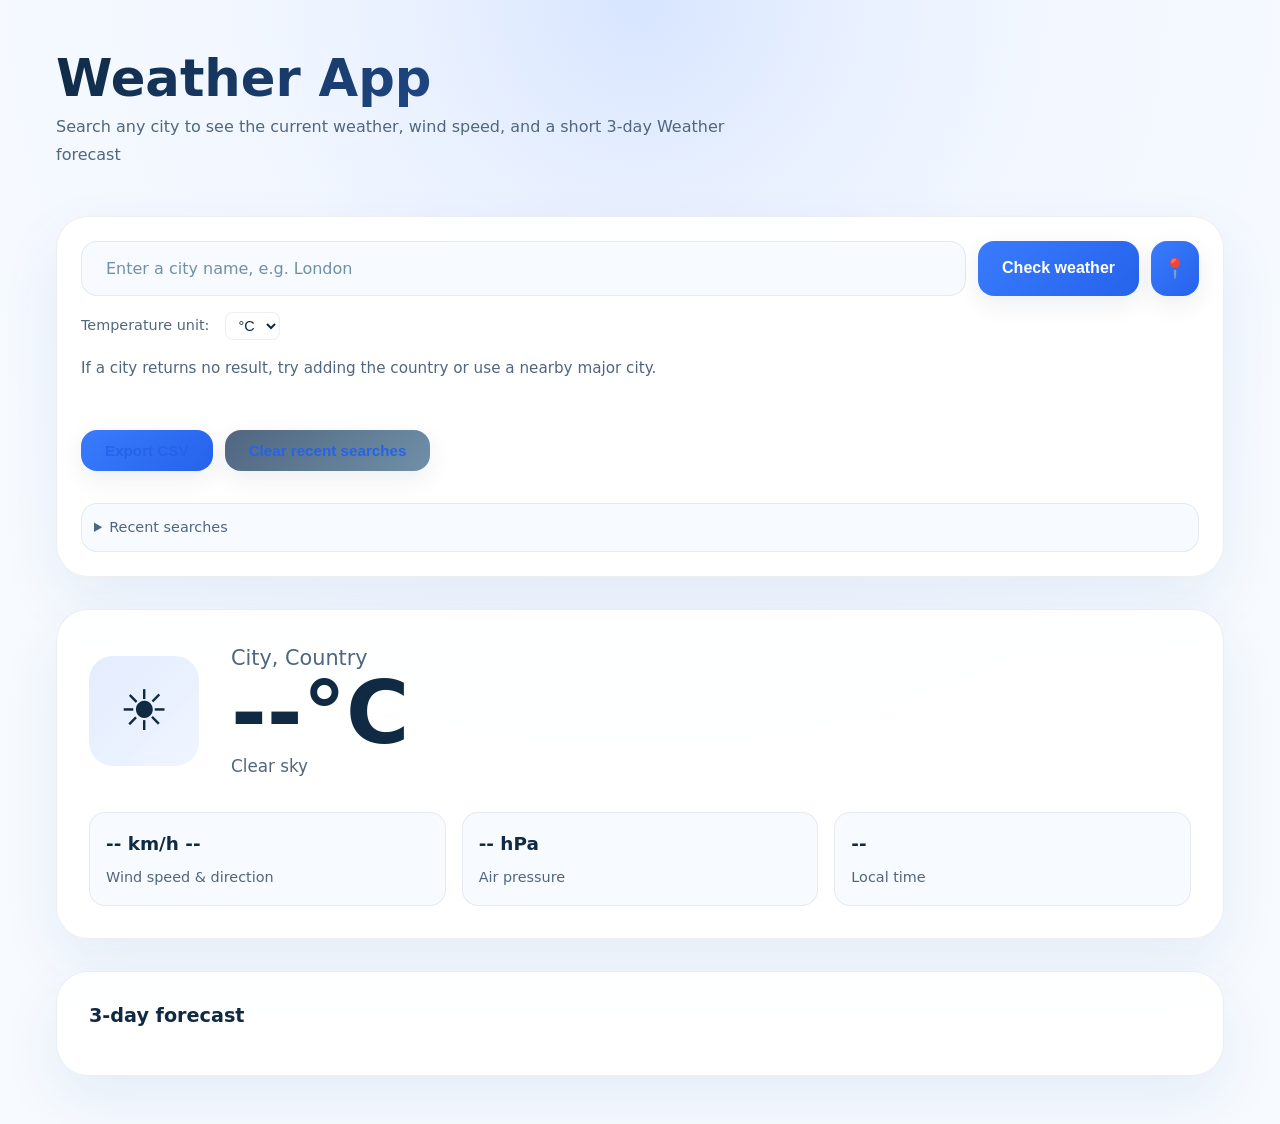
==== commit 09c37cbf: "Add files via upload" ====
--- a/index.html
+++ b/index.html
@@ -1,261 +1,84 @@
-<!DOCTYPE html>
-<html lang="en">
-<head>
-<meta charset="UTF-8"/>
-<meta name="viewport" content="width=device-width, initial-scale=1.0"/>
-<title>DoycePhemzy Graphixs</title>
-<link rel="icon" type="image/png" href="logo.png"/>
-<link rel="apple-touch-icon" href="logo.png"/>
-<link href="https://fonts.googleapis.com/css2?family=Playfair+Display:ital,wght@0,400;0,600;1,400&family=DM+Sans:wght@300;400;500&display=swap" rel="stylesheet"/>
-<link rel="stylesheet" href="style.css"/>
-</head>
-<body>
-
-<!-- NAV -->
-<nav>
-  <img class="logo-img" src="logo.png" alt="DoycePhemzy Graphixs Logo"/>
-  <ul class="nav-links">
-    <li><a href="#work">Work</a></li>
-    <li><a href="#skills">Skills</a></li>
-    <li><a href="#about">About</a></li>
-    <li><a href="#contact" class="nav-cta">Hire Me</a></li>
-  </ul>
-</nav>
-
-<!-- HERO -->
-<section class="hero">
-  <div class="hero-text">
-    <p class="section-label">Graphic Designer &amp; Developer</p>
-    <h1>Design that<br><em>speaks.</em><br>Code that<br>performs.</h1>
-    <p>I'm DoycePhemzy — a creative who blends visual storytelling with technical craft. From brand graphics to live websites, I build things that look good and work even better.</p>
-    <div class="btn-group">
-      <a class="btn btn-primary" href="#work">View My Work</a>
-      <a class="btn btn-outline" href="#contact">Get In Touch</a>
-    </div>
-  </div>
-  <div class="hero-visual">
-    <div class="hero-logo-wrap">
-      <div class="hero-logo-ring"></div>
-      <div class="hero-logo-ring-2"></div>
-      <img class="hero-logo-img" src="logo.png" alt="DPG Logo"/>
-      <div class="floating-tag tag-1"><span class="dot"></span>Graphic Design</div>
-      <div class="floating-tag tag-2"><span class="dot"></span>Web Development</div>
-      <div class="floating-tag tag-3"><span class="dot"></span>Photoshop</div>
-    </div>
-  </div>
-</section>
-
-<!-- DIVIDER -->
-<div class="divider">
-  <span class="divider-item">Adobe Photoshop</span>
-  <span class="divider-item">HTML &amp; CSS</span>
-  <span class="divider-item">JavaScript</span>
-  <span class="divider-item">Python</span>
-  <span class="divider-item">Brand Identity</span>
-  <span class="divider-item">Print Design</span>
-</div>
-
-<!-- STATS -->
-<div class="stats">
-  <div class="stat-item"><span class="stat-num">3<span>+</span></span><span class="stat-label">Real Projects</span></div>
-  <div class="stat-item"><span class="stat-num">2<span>+</span></span><span class="stat-label">Happy Clients</span></div>
-  <div class="stat-item"><span class="stat-num">2</span><span class="stat-label">Disciplines</span></div>
-  <div class="stat-item"><span class="stat-num">∞</span><span class="stat-label">Ideas to Build</span></div>
-</div>
-
-<!-- PROJECTS -->
-<section class="section" id="work">
-  <div class="section-head">
-    <div>
-      <p class="section-label">Selected Work</p>
-      <h2 class="section-title">Projects I'm proud of</h2>
-    </div>
-    <span class="section-sub">2024 — 2026</span>
-  </div>
-  <div class="projects-grid">
-    <div class="project-card">
-      <div class="proj-num">01</div>
-      <div class="proj-tag">Graphic Design · Flyer</div>
-      <div class="proj-title">Sundry Snacks &amp; Classes</div>
-      <div class="proj-desc">A bold, high-impact marketing flyer for a Nigerian food &amp; training business. Designed to attract customers and communicate services clearly at a glance.</div>
-      <div class="proj-meta">Client Work · Adobe Photoshop</div>
-      <span class="proj-badge">Client Project</span>
-      <div class="proj-preview">
-        <img src="flpp.jpg" alt="Sundry Snacks Flyer Preview"/>
-      </div>
-    </div>
-    <div class="project-card">
-      <div class="proj-num">02</div>
-      <div class="proj-tag">Graphic Design · Print</div>
-      <div class="proj-title">Aqiqah Ceremony Invitation</div>
-      <div class="proj-desc">An elegant invitation card with geometric gold borders, watercolour botanicals, and calligraphy. Designed with care and precision for a meaningful family event.</div>
-      <div class="proj-meta">Client Work · Adobe Photoshop</div>
-      <span class="proj-badge">Client Project</span>
-      <div class="proj-preview">
-        <img src="invitation_card.jpg" alt="Aqiqah Invitation Card Preview"/>
-      </div>
-    </div>
-    <div class="project-card">
-      <div class="proj-num">03</div>
-      <div class="proj-tag">Web Development</div>
-      <div class="proj-title">Live Weather App</div>
-      <div class="proj-desc">A fully responsive weather app with city search, geolocation, 3-day forecasts, dark mode, CSV export &amp; keyboard shortcuts. Built from scratch in vanilla JS.</div>
-      <div class="proj-meta">Personal Project · HTML · CSS · JavaScript</div>
-      <span class="proj-badge">Personal Project</span>
-      <div class="proj-preview">
-        <img src="weather.jpg" alt="Weather App Preview"/>
-      </div>
-    </div>
-    <div class="project-card coming-soon">
-      <div class="proj-num">04</div>
-      <div class="proj-tag">Coming Soon</div>
-      <div class="proj-title">Next Project</div>
-      <div class="proj-desc">More work in progress — stay tuned for new designs and builds coming soon.</div>
-    </div>
-  </div>
-</section>
-
-<!-- SKILLS -->
-<section class="section skills-section" id="skills">
-  <div class="section-head">
-    <div>
-      <p class="section-label">Capabilities</p>
-      <h2 class="section-title">Skills &amp; Tools</h2>
-    </div>
-  </div>
-  <div class="skills-grid">
-    <div class="skill-card">
-      <div class="skill-icon"><img src="https://cdn.jsdelivr.net/gh/devicons/devicon/icons/photoshop/photoshop-plain.svg" alt="Photoshop"/></div>
-      <div class="skill-name">Graphic Design</div>
-      <div class="skill-desc">Logos, flyers, posters, and print materials — designed with purpose, visual impact, and attention to detail.</div>
-    </div>
-    <div class="skill-card">
-      <div class="skill-icon"><img src="https://cdn.jsdelivr.net/gh/devicons/devicon/icons/photoshop/photoshop-plain.svg" alt="Photoshop"/></div>
-      <div class="skill-name">Adobe Photoshop</div>
-      <div class="skill-desc">Photo manipulation, composition, typography, and marketing graphics — my primary creative tool.</div>
-    </div>
-    <div class="skill-card">
-      <div class="skill-icon skill-icon-double">
-        <img src="https://cdn.jsdelivr.net/gh/devicons/devicon/icons/html5/html5-original.svg" alt="HTML5"/>
-        <img src="https://cdn.jsdelivr.net/gh/devicons/devicon/icons/css3/css3-original.svg" alt="CSS3"/>
-      </div>
-      <div class="skill-name">HTML &amp; CSS</div>
-      <div class="skill-desc">Clean, responsive web pages with semantic markup, modern layouts, and polished styling.</div>
-    </div>
-    <div class="skill-card">
-      <div class="skill-icon"><img src="https://cdn.jsdelivr.net/gh/devicons/devicon/icons/javascript/javascript-original.svg" alt="JavaScript"/></div>
-      <div class="skill-name">JavaScript</div>
-      <div class="skill-desc">Interactive, functional web apps — APIs, local storage, live data, and smooth user experiences.</div>
-    </div>
-    <div class="skill-card">
-      <div class="skill-icon"><img src="https://cdn.jsdelivr.net/gh/devicons/devicon/icons/python/python-original.svg" alt="Python"/></div>
-      <div class="skill-name">Python</div>
-      <div class="skill-desc">Scripting, automation, and expanding into backend development and data-driven projects.</div>
-    </div>
-    <div class="skill-card">
-      <div class="skill-icon"><img src="https://cdn.jsdelivr.net/gh/devicons/devicon/icons/photoshop/photoshop-plain.svg" alt="Photoshop"/></div>
-      <div class="skill-name">Brand &amp; Print</div>
-      <div class="skill-desc">Invitation cards, event graphics, and business flyers — design that serves real clients with real results.</div>
-    </div>
-  </div>
-</section>
-
-<!-- ABOUT -->
-<section class="about-strip" id="about">
-  <div>
-    <h2>A student who builds <em>real things</em> for real people</h2>
-    <p>I'm DoycePhemzy — a graphic designer and frontend developer currently leveling up my craft. I started with Photoshop, fell in love with design, then taught myself to code so I could bring those designs to life on the web.</p>
-    <p>Every project I take on is an opportunity to grow, deliver quality, and prove that being a student doesn't mean settling for less.</p>
-  </div>
-  <div class="about-values">
-    <div class="value-item"><div class="value-dot"></div><div class="value-text"><strong>Quality Over Quantity</strong><span>I take pride in every pixel and every line of code.</span></div></div>
-    <div class="value-item"><div class="value-dot"></div><div class="value-text"><strong>Client-First Mindset</strong><span>Your goals drive every design and development decision.</span></div></div>
-    <div class="value-item"><div class="value-dot"></div><div class="value-text"><strong>Always Learning</strong><span>From Photoshop to Python — I'm always adding to my toolkit.</span></div></div>
-  </div>
-</section>
-
-<!-- CONTACT -->
-<section class="contact-section" id="contact">
-  <img class="contact-logo" src="logo.png" alt="DoycePhemzy Graphixs"/>
-  <p class="section-label">Get In Touch</p>
-  <h2 class="section-title">Let's create something great</h2>
-  <p>Open to freelance design work, web projects, and creative collaborations. Reach out — I'd love to hear from you.</p>
-
-  <div class="contact-cards">
-
-    <!-- Email -->
-    <a class="contact-card" href="mailto:jimoharifbillahadeddoyin@gmail.com">
-      <div class="contact-card-icon">
-        <svg xmlns="http://www.w3.org/2000/svg" width="22" height="22" viewBox="0 0 24 24" fill="none" stroke="currentColor" stroke-width="1.8" stroke-linecap="round" stroke-linejoin="round">
-          <rect x="2" y="4" width="20" height="16" rx="2"/>
-          <path d="m22 7-8.97 5.7a1.94 1.94 0 0 1-2.06 0L2 7"/>
-        </svg>
-      </div>
-      <div class="contact-card-text">
-        <span class="contact-card-label">Email</span>
-        <span class="contact-card-value">jimoharifbillahadeddoyin@gmail.com</span>
-      </div>
-    </a>
-
-    <!-- Phone Call -->
-    <a class="contact-card" href="tel:+2347044526905">
-      <div class="contact-card-icon">
-        <svg xmlns="http://www.w3.org/2000/svg" width="22" height="22" viewBox="0 0 24 24" fill="none" stroke="currentColor" stroke-width="1.8" stroke-linecap="round" stroke-linejoin="round">
-          <path d="M22 16.92v3a2 2 0 0 1-2.18 2 19.79 19.79 0 0 1-8.63-3.07A19.5 19.5 0 0 1 4.69 12 19.79 19.79 0 0 1 1.61 3.4 2 2 0 0 1 3.6 1.22h3a2 2 0 0 1 2 1.72c.127.96.361 1.903.7 2.81a2 2 0 0 1-.45 2.11L7.91 8.8a16 16 0 0 0 6.29 6.29l.96-.96a2 2 0 0 1 2.11-.45c.907.339 1.85.573 2.81.7A2 2 0 0 1 22 16.92z"/>
-        </svg>
-      </div>
-      <div class="contact-card-text">
-        <span class="contact-card-label">Phone Call</span>
-        <span class="contact-card-value">07044526905</span>
-      </div>
-    </a>
-
-    <!-- WhatsApp -->
-    <a class="contact-card" href="https://wa.me/2348070560600" target="_blank" rel="noopener noreferrer">
-      <div class="contact-card-icon">
-        <svg xmlns="http://www.w3.org/2000/svg" width="22" height="22" viewBox="0 0 24 24" fill="none" stroke="currentColor" stroke-width="1.8" stroke-linecap="round" stroke-linejoin="round">
-          <path d="M21 11.5a8.38 8.38 0 0 1-.9 3.8 8.5 8.5 0 0 1-7.6 4.7 8.38 8.38 0 0 1-3.8-.9L3 21l1.9-5.7a8.38 8.38 0 0 1-.9-3.8 8.5 8.5 0 0 1 4.7-7.6 8.38 8.38 0 0 1 3.8-.9h.5a8.48 8.48 0 0 1 8 8v.5z"/>
-        </svg>
-      </div>
-      <div class="contact-card-text">
-        <span class="contact-card-label">WhatsApp</span>
-        <span class="contact-card-value">08070560600</span>
-      </div>
-    </a>
-
-  </div>
-
-  <div class="social-links">
-    <a class="social-link" href="https://www.instagram.com/doyce_phemzy?igsh=MW02NmxyYjQ3ZmFyaw==" target="_blank" rel="noopener noreferrer">Instagram</a>
-    <a class="social-link" href="https://x.com/Arifbillah17158" target="_blank" rel="noopener noreferrer">X</a>
-    <a class="social-link" id="github-link" href="https://github.com/DoycePhemzy05" target="_blank" rel="noopener noreferrer">GitHub</a>
-  </div>
-</section>
-
-<!-- FOOTER -->
-<footer>
-  <span>&copy; 2026 DoycePhemzy Graphixs</span>
-  <span>Designed &amp; Built by DoycePhemzy ✦</span>
-</footer>
-
-<!-- LIGHTBOX -->
-<div class="lightbox" id="lightbox">
-  <div class="lightbox-overlay" id="lightbox-overlay"></div>
-  <div class="lightbox-content">
-    <div class="lightbox-img-wrap">
-      <div class="lightbox-tag" id="lightbox-tag"></div>
-      <button class="lightbox-close" id="lightbox-close">
-        <svg xmlns="http://www.w3.org/2000/svg" width="24" height="24" viewBox="0 0 24 24" fill="none" stroke="currentColor" stroke-width="2" stroke-linecap="round" stroke-linejoin="round">
-          <line x1="18" y1="6" x2="6" y2="18"/>
-          <line x1="6" y1="6" x2="18" y2="18"/>
-        </svg>
-      </button>
-      <img class="lightbox-img" id="lightbox-img" src="" alt="Project Preview"/>
-    </div>
-    <div class="lightbox-title" id="lightbox-title"></div>
-  </div>
-</div>
-
-<script src="script.js"></script>
-</body>
+<!DOCTYPE html>
+<html lang="en">
+<head>
+  <meta charset="UTF-8" />
+  <meta name="viewport" content="width=device-width, initial-scale=1.0" />
+  <title>Weather App</title>
+  <link rel="icon" href="favicon.svg" type="image/svg+xml" />
+  <link rel="stylesheet" href="style.css" />
+</head>
+<body>
+  <main class="page">
+    <header>
+      <div>
+        <h1>Weather App</h1>
+        <p>Search any city to see the current weather, wind speed, and a short 3-day Weather forecast</p>
+      </div>
+    </header>
+    <section class="search-panel" aria-labelledby="search-heading">
+      <div class="search-row">
+        <label class="visually-hidden" for="city-input">City name</label>
+        <input id="city-input" type="search" placeholder="Enter a city name, e.g. London" autocomplete="off" />
+        <button id="search-button" type="button">Check weather</button>
+        <button id="location-button" type="button" title="Use current location" aria-label="Get weather for current location">📍</button>
+      </div>
+
+      <div style="display: flex; gap: 16px; align-items: center;">
+        <label for="unit-toggle" style="font-size: 0.9rem; color: var(--text-secondary);">Temperature unit:</label>
+        <select id="unit-toggle" style="padding: 4px 8px; border-radius: 8px; border: 1px solid var(--border); background: var(--bg-secondary);">
+          <option value="celsius">°C</option>
+          <option value="fahrenheit">°F</option>
+        </select>
+      </div>
+
+      <p class="info-text">If a city returns no result, try adding the country or use a nearby major city.</p>
+      <p id="message" class="message" aria-live="polite"></p>
+      <div style="display: flex; gap: 12px; flex-wrap: wrap; margin-top: 16px;">
+        <button id="export-csv-btn" type="button">Export CSV</button>
+        <button id="clear-searches-btn" type="button">Clear recent searches</button>
+      </div>
+
+      <details id="recent-searches-container" style="margin-top: 16px;">
+        <summary style="cursor: pointer; color: var(--text-secondary); font-size: 0.9rem;">Recent searches</summary>
+        <div id="recent-searches" style="margin-top: 8px;"></div>
+      </details>
+    </section>
+
+    <section id="weather-section" class="weather-display" hidden>
+      <article class="weather-card">
+        <div class="weather-summary">
+          <div class="weather-main">
+            <div class="weather-icon" id="weather-icon">☀️</div>
+            <div>
+              <p id="location" class="location">City, Country</p>
+              <h2 id="temperature" class="temperature">--°C</h2>
+              <p id="description" class="description">Clear sky</p>
+            </div>
+          </div>
+          <div class="details-grid">
+            <div class="detail-pill">
+              <strong id="wind-speed">-- km/h --</strong>
+              <span>Wind speed & direction</span>
+            </div>
+            <div class="detail-pill">
+              <strong id="pressure">-- hPa</strong>
+              <span>Air pressure</span>
+            </div>
+            <div class="detail-pill">
+              <strong id="local-time">--</strong>
+              <span>Local time</span>
+            </div>
+          </div>
+        </div>
+      </article>
+
+      <article class="forecast-card">
+        <h2 style="margin:0 0 16px; font-size:1.2rem;">3-day forecast</h2>
+        <div id="forecast-grid" class="forecast-grid"></div>
+      </article>
+    </section>
+  </main>
+
+  <script src="script.js"></script>
+</body>
 </html>
--- a/style.css
+++ b/style.css
@@ -1,1171 +1,911 @@
-/* =============================================
-   DOYCEPHEMZY GRAPHIXS — Portfolio Stylesheet
-   style.css
-   ============================================= */
-
-/* ---------- RESET & BASE ---------- */
-*, *::before, *::after {
-  box-sizing: border-box;
-  margin: 0;
-  padding: 0;
-}
-
-:root {
-  --black:  #2b2b2b;
-  --brown:  #a79277;
-  --ivory:  #fff2e1;
-  --ivory2: #f5e8d0;
-  --ivory3: #ede0cc;
-  --white:  #fffdf8;
-  --gray:   #7a6e65;
-  --light:  #e8ddd0;
-  --serif:  'Playfair Display', Georgia, serif;
-  --sans:   'DM Sans', sans-serif;
-}
-
-html {
-  font-family: var(--sans);
-  background: var(--ivory);
-  color: var(--black);
-  scroll-behavior: smooth;
-}
-
-/* ---------- NAV ---------- */
-nav {
-  position: sticky;
-  top: 0;
-  z-index: 100;
-  display: flex;
-  justify-content: space-between;
-  align-items: center;
-  padding: 1rem 3rem;
-  background: rgba(255, 242, 225, 0.95);
-  backdrop-filter: blur(10px);
-  border-bottom: 1px solid var(--light);
-}
-
-.logo-img {
-  height: 52px;
-  width: auto;
-  object-fit: contain;
-}
-
-.nav-links {
-  display: flex;
-  gap: 2.2rem;
-  list-style: none;
-}
-
-.nav-links a {
-  font-size: 0.75rem;
-  font-weight: 500;
-  letter-spacing: 0.12em;
-  text-transform: uppercase;
-  text-decoration: none;
-  color: var(--gray);
-  transition: color 0.2s;
-}
-
-.nav-links a:hover {
-  color: var(--brown);
-}
-
-.nav-cta {
-  padding: 0.5rem 1.3rem;
-  border: 1.5px solid var(--black);
-  font-size: 0.72rem;
-  font-weight: 500;
-  letter-spacing: 0.1em;
-  text-transform: uppercase;
-  text-decoration: none;
-  color: var(--black);
-  border-radius: 2px;
-  transition: all 0.2s;
-}
-
-.nav-cta:hover {
-  background: var(--black);
-  color: var(--ivory);
-}
-
-/* ---------- HERO ---------- */
-.hero {
-  min-height: auto;
-  display: grid;
-  grid-template-columns: 1.1fr 0.9fr;
-  align-items: center;
-  padding: 4rem 3rem;
-  gap: 4rem;
-}
-
-@media (min-width: 901px) {
-  .hero {
-    min-height: 92vh;
-  }
-  .hero-visual {
-    height: 500px;
-    min-height: unset;
-  }
-}
-
-.section-label {
-  font-size: 0.68rem;
-  letter-spacing: 0.2em;
-  text-transform: uppercase;
-  color: var(--brown);
-  margin-bottom: 0.75rem;
-  display: flex;
-  align-items: center;
-  gap: 0.6rem;
-}
-
-.section-label::before {
-  content: '';
-  display: inline-block;
-  width: 24px;
-  height: 1px;
-  background: var(--brown);
-}
-
-.hero-text h1 {
-  font-family: var(--serif);
-  font-size: clamp(2.8rem, 4.5vw, 4.4rem);
-  font-weight: 400;
-  line-height: 1.08;
-  margin-bottom: 1.5rem;
-  color: var(--black);
-}
-
-.hero-text h1 em {
-  font-style: italic;
-  color: var(--brown);
-}
-
-.hero-text p {
-  font-size: 1rem;
-  font-weight: 300;
-  line-height: 1.85;
-  color: var(--gray);
-  max-width: 430px;
-  margin-bottom: 2.5rem;
-}
-
-.btn-group {
-  display: flex;
-  gap: 1rem;
-  flex-wrap: wrap;
-}
-
-.btn {
-  padding: 0.8rem 1.9rem;
-  border-radius: 2px;
-  font-size: 0.75rem;
-  font-weight: 500;
-  letter-spacing: 0.12em;
-  text-transform: uppercase;
-  text-decoration: none;
-  cursor: pointer;
-  transition: all 0.25s;
-  display: inline-block;
-  font-family: var(--sans);
-}
-
-.btn-primary {
-  background: var(--black);
-  color: var(--ivory);
-  border: 1.5px solid var(--black);
-}
-
-.btn-primary:hover {
-  background: var(--brown);
-  border-color: var(--brown);
-}
-
-.btn-outline {
-  background: transparent;
-  color: var(--black);
-  border: 1.5px solid var(--black);
-}
-
-.btn-outline:hover {
-  background: var(--black);
-  color: var(--ivory);
-}
-
-/* ---------- HERO VISUAL ---------- */
-.hero-visual {
-  position: relative;
-  height: auto;
-  min-height: 300px;
-  display: flex;
-  align-items: center;
-  justify-content: center;
-}
-
-.hero-logo-wrap {
-  position: relative;
-  width: 340px;
-  height: 340px;
-  display: flex;
-  align-items: center;
-  justify-content: center;
-}
-
-.hero-logo-ring {
-  position: absolute;
-  inset: 0;
-  border-radius: 50%;
-  border: 1px solid var(--light);
-}
-
-.hero-logo-ring-2 {
-  position: absolute;
-  inset: 18px;
-  border-radius: 50%;
-  border: 1px dashed var(--brown);
-  opacity: 0.4;
-  animation: spin-slow 20s linear infinite;
-}
-
-.hero-logo-img {
-  width: 220px;
-  height: 220px;
-  object-fit: contain;
-  position: relative;
-  z-index: 2;
-  filter: drop-shadow(0 8px 32px rgba(43, 43, 43, 0.12));
-}
-
-.floating-tag {
-  position: absolute;
-  background: var(--black);
-  color: var(--ivory);
-  font-size: 0.65rem;
-  letter-spacing: 0.1em;
-  text-transform: uppercase;
-  padding: 0.5rem 1rem;
-  border-radius: 2px;
-  display: flex;
-  align-items: center;
-  gap: 0.5rem;
-}
-
-.floating-tag .dot {
-  width: 6px;
-  height: 6px;
-  border-radius: 50%;
-  background: var(--brown);
-}
-
-.tag-1 { top: 40px; right: 10px; }
-.tag-2 { bottom: 70px; left: 0; }
-.tag-3 { top: 50%; right: -10px; transform: translateY(-50%); }
-
-/* ---------- DIVIDER ---------- */
-.divider {
-  display: flex;
-  align-items: center;
-  justify-content: center;
-  gap: 1.5rem;
-  padding: 0.75rem 3rem;
-  border-top: 1px solid var(--light);
-  border-bottom: 1px solid var(--light);
-  background: var(--ivory2);
-  flex-wrap: wrap;
-}
-
-.divider-item {
-  font-size: 0.65rem;
-  letter-spacing: 0.15em;
-  text-transform: uppercase;
-  color: var(--gray);
-  display: flex;
-  align-items: center;
-  gap: 0.5rem;
-}
-
-.divider-item::after {
-  content: '✦';
-  color: var(--brown);
-  font-size: 0.5rem;
-}
-
-.divider-item:last-child::after {
-  display: none;
-}
-
-/* ---------- STATS ---------- */
-.stats {
-  display: flex;
-  border-bottom: 1px solid var(--light);
-}
-
-.stat-item {
-  flex: 1;
-  padding: 2.5rem 3rem;
-  border-right: 1px solid var(--light);
-  display: flex;
-  flex-direction: column;
-  gap: 4px;
-}
-
-.stat-item:last-child {
-  border-right: none;
-}
-
-.stat-num {
-  font-family: var(--serif);
-  font-size: 2.4rem;
-  font-weight: 400;
-  color: var(--black);
-}
-
-.stat-num span {
-  font-size: 1.2rem;
-  color: var(--brown);
-}
-
-.stat-label {
-  font-size: 0.68rem;
-  letter-spacing: 0.1em;
-  text-transform: uppercase;
-  color: var(--gray);
-}
-
-/* ---------- SECTIONS ---------- */
-.section {
-  padding: 5.5rem 3rem;
-}
-
-.section-head {
-  display: flex;
-  justify-content: space-between;
-  align-items: flex-end;
-  margin-bottom: 3rem;
-  flex-wrap: wrap;
-  gap: 1rem;
-}
-
-.section-title {
-  font-family: var(--serif);
-  font-size: clamp(1.9rem, 3vw, 2.8rem);
-  font-weight: 400;
-  color: var(--black);
-}
-
-.section-sub {
-  font-size: 0.8rem;
-  color: var(--gray);
-  letter-spacing: 0.06em;
-}
-
-/* ---------- PROJECTS ---------- */
-.projects-grid {
-  display: grid;
-  grid-template-columns: 1fr 1fr;
-  gap: 2px;
-  background: var(--light);
-}
-
-.project-card {
-  background: var(--ivory);
-  padding: 2.5rem;
-  transition: background 0.25s, color 0.25s;
-  cursor: pointer;
-  position: relative;
-  overflow: hidden;
-}
-
-.project-card::before {
-  content: '';
-  position: absolute;
-  bottom: 0;
-  left: 0;
-  right: 0;
-  height: 3px;
-  background: var(--brown);
-  transform: scaleX(0);
-  transform-origin: left;
-  transition: transform 0.3s;
-}
-
-.project-card:hover::before {
-  transform: scaleX(1);
-}
-
-.project-card:hover {
-  background: var(--black);
-  color: var(--ivory);
-}
-
-.project-card:hover .proj-tag { color: var(--brown); }
-.project-card:hover .proj-desc { color: #a0958a; }
-.project-card:hover .proj-meta { color: #666; }
-.project-card:hover .proj-num { color: #333; }
-
-.coming-soon {
-  display: flex;
-  flex-direction: column;
-  justify-content: center;
-  background: var(--ivory2);
-}
-
-.coming-soon .proj-title { color: var(--gray); }
-
-.proj-num {
-  font-family: var(--serif);
-  font-size: 3.5rem;
-  font-weight: 400;
-  color: var(--light);
-  line-height: 1;
-  margin-bottom: 1rem;
-  transition: color 0.25s;
-}
-
-.proj-tag {
-  font-size: 0.65rem;
-  letter-spacing: 0.14em;
-  text-transform: uppercase;
-  color: var(--brown);
-  margin-bottom: 0.6rem;
-}
-
-.proj-title {
-  font-family: var(--serif);
-  font-size: 1.25rem;
-  font-weight: 400;
-  margin-bottom: 0.75rem;
-}
-
-.proj-desc {
-  font-size: 0.82rem;
-  color: var(--gray);
-  line-height: 1.8;
-  margin-bottom: 1.2rem;
-}
-
-.proj-meta {
-  font-size: 0.7rem;
-  letter-spacing: 0.08em;
-  text-transform: uppercase;
-  color: var(--gray);
-}
-
-.proj-badge {
-  display: inline-block;
-  font-size: 0.58rem;
-  letter-spacing: 0.1em;
-  text-transform: uppercase;
-  padding: 3px 11px;
-  border: 1px solid var(--brown);
-  color: var(--brown);
-  border-radius: 40px;
-  margin-top: 1rem;
-}
-
-/* Project Preview Thumbnail */
-.proj-preview {
-  position: absolute;
-  top: 1.5rem;
-  right: 1.5rem;
-  width: 110px;
-  height: 80px;
-  border-radius: 4px;
-  overflow: hidden;
-  border: 2px solid var(--light);
-  opacity: 0;
-  transform: translateY(8px) scale(0.95);
-  transition: opacity 0.3s ease, transform 0.3s ease;
-  box-shadow: 0 8px 24px rgba(43, 43, 43, 0.2);
-  z-index: 10;
-}
-
-.proj-preview img {
-  width: 100%;
-  height: 100%;
-  object-fit: cover;
-}
-
-.project-card:hover .proj-preview {
-  opacity: 1;
-  transform: translateY(0) scale(1);
-}
-
-.project-card:hover .proj-preview {
-  border-color: var(--brown);
-}
-
-/* ---------- SKILLS ---------- */
-.skills-section {
-  background: var(--ivory2);
-}
-
-.skills-grid {
-  display: grid;
-  grid-template-columns: repeat(3, 1fr);
-  gap: 1.5rem;
-}
-
-.skill-card {
-  border: 1px solid var(--light);
-  padding: 2rem;
-  border-radius: 2px;
-  background: var(--ivory);
-  transition: border-color 0.2s, transform 0.2s, box-shadow 0.2s;
-}
-
-.skill-card:hover {
-  border-color: var(--brown);
-  transform: translateY(-4px);
-  box-shadow: 0 12px 32px rgba(167, 146, 119, 0.15);
-}
-
-.skill-icon {
-  width: 48px;
-  height: 48px;
-  margin-bottom: 1rem;
-  display: flex;
-  align-items: center;
-  gap: 6px;
-}
-
-.skill-icon img {
-  width: 48px;
-  height: 48px;
-  object-fit: contain;
-}
-
-.skill-icon-double img {
-  width: 36px;
-  height: 36px;
-}
-
-.skill-name {
-  font-size: 0.88rem;
-  font-weight: 500;
-  margin-bottom: 0.5rem;
-  letter-spacing: 0.02em;
-}
-
-.skill-desc {
-  font-size: 0.78rem;
-  color: var(--gray);
-  line-height: 1.75;
-}
-
-/* ---------- ABOUT ---------- */
-.about-strip {
-  background: var(--black);
-  color: var(--ivory);
-  padding: 5rem 3rem;
-  display: grid;
-  grid-template-columns: 1fr 1fr;
-  gap: 4rem;
-  align-items: center;
-}
-
-.about-strip h2 {
-  font-family: var(--serif);
-  font-size: 2.2rem;
-  font-weight: 400;
-  line-height: 1.2;
-  margin-bottom: 1.5rem;
-}
-
-.about-strip h2 em {
-  font-style: italic;
-  color: var(--brown);
-}
-
-.about-strip p {
-  font-size: 0.9rem;
-  color: #a0958a;
-  line-height: 1.9;
-  margin-bottom: 1rem;
-}
-
-.about-values {
-  display: flex;
-  flex-direction: column;
-  gap: 1.2rem;
-}
-
-.value-item {
-  display: flex;
-  gap: 1rem;
-  align-items: flex-start;
-  padding: 1.2rem;
-  border: 1px solid #3a3a3a;
-  border-radius: 2px;
-}
-
-.value-dot {
-  width: 8px;
-  height: 8px;
-  border-radius: 50%;
-  background: var(--brown);
-  flex-shrink: 0;
-  margin-top: 5px;
-}
-
-.value-text strong {
-  display: block;
-  font-size: 0.82rem;
-  letter-spacing: 0.06em;
-  margin-bottom: 3px;
-  color: var(--ivory);
-}
-
-.value-text span {
-  font-size: 0.75rem;
-  color: #777;
-}
-
-/* ---------- CONTACT ---------- */
-.contact-section {
-  background: var(--ivory);
-  padding: 6rem 3rem;
-  display: flex;
-  flex-direction: column;
-  align-items: center;
-  text-align: center;
-}
-
-.contact-logo {
-  height: 70px;
-  width: auto;
-  object-fit: contain;
-  margin-bottom: 2rem;
-  opacity: 0.9;
-}
-
-.contact-section .section-title {
-  margin: 0 auto 1rem;
-}
-
-.contact-section > p {
-  color: var(--gray);
-  margin-bottom: 2.5rem;
-  max-width: 400px;
-  font-size: 0.9rem;
-  line-height: 1.85;
-}
-
-.contact-email {
-  font-family: var(--serif);
-  font-size: 1.3rem;
-  color: var(--brown);
-  text-decoration: none;
-  border-bottom: 1px solid transparent;
-  transition: border-color 0.2s;
-}
-
-.contact-email:hover {
-  border-color: var(--brown);
-}
-
-.contact-pills {
-  display: flex;
-  gap: 1rem;
-  margin-top: 2rem;
-  flex-wrap: wrap;
-  justify-content: center;
-}
-
-.contact-pill {
-  padding: 0.6rem 1.5rem;
-  border: 1px solid var(--light);
-  border-radius: 2px;
-  font-size: 0.75rem;
-  letter-spacing: 0.08em;
-  text-transform: uppercase;
-  color: var(--black);
-  background: var(--white);
-}
-
-/* Contact Cards */
-.contact-cards {
-  display: flex;
-  gap: 1.25rem;
-  margin-top: 2.5rem;
-  flex-wrap: wrap;
-  justify-content: center;
-}
-
-.contact-card {
-  display: flex;
-  align-items: center;
-  gap: 1rem;
-  padding: 1.2rem 1.8rem;
-  background: var(--ivory2);
-  border: 1px solid var(--light);
-  border-radius: 4px;
-  text-decoration: none;
-  color: var(--black);
-  min-width: 240px;
-  transition: border-color 0.25s, transform 0.25s, box-shadow 0.25s;
-  position: relative;
-  overflow: hidden;
-}
-
-.contact-card::before {
-  content: '';
-  position: absolute;
-  left: 0; top: 0; bottom: 0;
-  width: 3px;
-  background: var(--brown);
-  transform: scaleY(0);
-  transform-origin: bottom;
-  transition: transform 0.25s;
-}
-
-.contact-card:hover::before {
-  transform: scaleY(1);
-}
-
-.contact-card:hover {
-  border-color: var(--brown);
-  transform: translateY(-3px);
-  box-shadow: 0 10px 28px rgba(167, 146, 119, 0.18);
-}
-
-.contact-card-icon {
-  width: 44px;
-  height: 44px;
-  border-radius: 50%;
-  background: var(--ivory2);
-  border: 1px solid var(--light);
-  display: flex;
-  align-items: center;
-  justify-content: center;
-  color: var(--brown);
-  flex-shrink: 0;
-  transition: background 0.25s, color 0.25s;
-}
-
-.contact-card:hover .contact-card-icon {
-  background: var(--brown);
-  color: var(--white);
-  border-color: var(--brown);
-}
-
-.contact-card-text {
-  display: flex;
-  flex-direction: column;
-  gap: 3px;
-}
-
-.contact-card-label {
-  font-size: 0.62rem;
-  letter-spacing: 0.14em;
-  text-transform: uppercase;
-  color: var(--gray);
-}
-
-.contact-card-value {
-  font-size: 0.85rem;
-  font-weight: 500;
-  color: var(--black);
-  letter-spacing: 0.01em;
-}
-
-.social-links {
-  display: flex;
-  gap: 2rem;
-  margin-top: 2.5rem;
-}
-
-.social-link {
-  font-size: 0.68rem;
-  letter-spacing: 0.12em;
-  text-transform: uppercase;
-  color: var(--gray);
-  text-decoration: none;
-  transition: color 0.2s;
-  padding-bottom: 2px;
-  border-bottom: 1px solid transparent;
-}
-
-.social-link:hover {
-  color: var(--brown);
-  border-color: var(--brown);
-}
-
-/* ---------- FOOTER ---------- */
-footer {
-  padding: 1.5rem 3rem;
-  display: flex;
-  justify-content: space-between;
-  align-items: center;
-  border-top: 1px solid var(--light);
-  background: var(--black);
-  color: #555;
-  font-size: 0.68rem;
-  letter-spacing: 0.08em;
-  text-transform: uppercase;
-}
-
-footer span:last-child {
-  color: var(--brown);
-}
-
-/* ---------- ANIMATIONS ---------- */
-@keyframes fadeUp {
-  from { opacity: 0; transform: translateY(24px); }
-  to   { opacity: 1; transform: translateY(0); }
-}
-
-@keyframes spin-slow {
-  from { transform: rotate(0deg); }
-  to   { transform: rotate(360deg); }
-}
-
-.hero-text  { animation: fadeUp 0.9s ease both; }
-.hero-visual { animation: fadeUp 0.9s 0.2s ease both; }
-
-/* =============================================
-   RESPONSIVE — TABLET & MOBILE
-   ============================================= */
-
-/* ---------- TABLET (max 900px) ---------- */
-@media (max-width: 900px) {
-
-  nav {
-    padding: 1rem 1.5rem;
-  }
-
-  .hero {
-    grid-template-columns: 1fr;
-    padding: 2rem 1.5rem;
-    min-height: unset !important;
-    height: auto !important;
-    gap: 2rem;
-    text-align: center;
-  }
-
-  .hero-text p {
-    max-width: 100%;
-  }
-
-  .section-label {
-    justify-content: center;
-  }
-
-  .btn-group {
-    justify-content: center;
-  }
-
-  .hero-visual {
-    height: auto;
-    min-height: 300px;
-  }
-
-  .hero-logo-wrap {
-    width: 280px;
-    height: 280px;
-  }
-
-  .hero-logo-img {
-    width: 180px;
-    height: 180px;
-  }
-
-  .stats {
-    flex-wrap: wrap;
-  }
-
-  .stat-item {
-    flex: 1 1 45%;
-    padding: 1.5rem 2rem;
-  }
-
-  .projects-grid {
-    grid-template-columns: 1fr;
-  }
-
-  .skills-grid {
-    grid-template-columns: repeat(2, 1fr);
-  }
-
-  .about-strip {
-    grid-template-columns: 1fr;
-    gap: 2.5rem;
-    padding: 4rem 1.5rem;
-  }
-
-  .section {
-    padding: 4rem 1.5rem;
-  }
-
-  .contact-cards {
-    flex-direction: column;
-    align-items: stretch;
-  }
-
-  .contact-card {
-    min-width: unset;
-    width: 100%;
-  }
-}
-
-/* ---------- MOBILE (max 600px) ---------- */
-@media (max-width: 600px) {
-
-  /* Nav */
-  nav {
-    padding: 0.9rem 1.2rem;
-    flex-wrap: wrap;
-    gap: 0.75rem;
-  }
-
-  .logo-img {
-    height: 40px;
-  }
-
-  .nav-links {
-    gap: 1.2rem;
-  }
-
-  .nav-links a {
-    font-size: 0.68rem;
-  }
-
-  .nav-cta {
-    padding: 0.4rem 1rem;
-    font-size: 0.65rem;
-  }
-
-  /* Hero */
-  .hero {
-    display: flex;
-    flex-direction: column;
-    padding: 1.5rem 1.2rem;
-    gap: 1.2rem;
-    min-height: 0 !important;
-    height: auto !important;
-  }
-
-  .hero-text h1 {
-    font-size: 2.4rem;
-  }
-
-  .hero-text p {
-    font-size: 0.9rem;
-  }
-
-  .hero-visual {
-    display: none;
-  }
-
-  /* Divider */
-  .divider {
-    gap: 0.75rem;
-    padding: 0.75rem 1.2rem;
-  }
-
-  /* Stats */
-  .stats {
-    flex-direction: column;
-  }
-
-  .stat-item {
-    flex: 1 1 100%;
-    padding: 1.2rem 1.5rem;
-    border-right: none;
-    border-bottom: 1px solid var(--light);
-  }
-
-  .stat-item:last-child {
-    border-bottom: none;
-  }
-
-  /* Sections */
-  .section {
-    padding: 3rem 1.2rem;
-  }
-
-  .section-head {
-    flex-direction: column;
-    align-items: flex-start;
-    gap: 0.5rem;
-  }
-
-  .section-title {
-    font-size: 1.8rem;
-  }
-
-  /* Projects */
-  .projects-grid {
-    grid-template-columns: 1fr;
-    gap: 2px;
-  }
-
-  .project-card {
-    padding: 1.75rem 1.2rem;
-  }
-
-  .proj-num {
-    font-size: 2.5rem;
-  }
-
-  /* Skills */
-  .skills-grid {
-    grid-template-columns: 1fr;
-  }
-
-  /* About */
-  .about-strip {
-    padding: 3rem 1.2rem;
-  }
-
-  .about-strip h2 {
-    font-size: 1.7rem;
-  }
-
-  /* Contact */
-  .contact-section {
-    padding: 4rem 1.2rem;
-  }
-
-  .contact-logo {
-    height: 55px;
-  }
-
-  .contact-email {
-    font-size: 1rem;
-    word-break: break-all;
-  }
-
-  .contact-cards {
-    width: 100%;
-  }
-
-  .contact-card {
-    padding: 1rem 1.2rem;
-  }
-
-  .social-links {
-    gap: 1.2rem;
-    flex-wrap: wrap;
-    justify-content: center;
-  }
-
-  /* Footer */
-  footer {
-    flex-direction: column;
-    gap: 0.5rem;
-    text-align: center;
-    padding: 1.2rem;
-  }
-}
-
-/* =============================================
-   LIGHTBOX — FULLSCREEN GLASS
-   ============================================= */
-
-.lightbox {
-  position: fixed;
-  inset: 0;
-  z-index: 999;
-  opacity: 0;
-  pointer-events: none;
-  transition: opacity 0.4s ease;
-}
-
-.lightbox.active {
-  opacity: 1;
-  pointer-events: all;
-}
-
-.lightbox-overlay {
-  position: absolute;
-  inset: 0;
-  background: rgba(167, 146, 119, 0.12);
-  backdrop-filter: blur(10px) saturate(150%);
-  -webkit-backdrop-filter: blur(10px) saturate(150%);
-}
-
-.lightbox-content {
-  position: absolute;
-  inset: 0;
-  z-index: 2;
-  display: flex;
-  flex-direction: column;
-  align-items: center;
-  justify-content: center;
-  gap: 1.5rem;
-  padding: 3rem;
-  background: rgba(255, 242, 225, 0.05);
-  transform: scale(0.96);
-  transition: transform 0.4s ease;
-}
-
-.lightbox.active .lightbox-content {
-  transform: scale(1);
-}
-
-/* Image wrapper to hold tag inside */
-.lightbox-img-wrap {
-  position: relative;
-  display: inline-flex;
-}
-
-.lightbox-img {
-  max-width: 75vw;
-  max-height: 68vh;
-  object-fit: contain;
-  border-radius: 8px;
-  border: 1.5px solid rgba(255, 242, 225, 0.35);
-  box-shadow:
-    0 40px 100px rgba(43, 43, 43, 0.35),
-    0 0 0 1px rgba(167, 146, 119, 0.2);
-  display: block;
-}
-
-.lightbox-tag {
-  position: absolute;
-  top: 0.75rem;
-  left: 0.75rem;
-  font-size: 0.62rem;
-  letter-spacing: 0.16em;
-  text-transform: uppercase;
-  color: var(--ivory);
-  background: rgba(43, 43, 43, 0.55);
-  padding: 0.3rem 0.9rem;
-  border-radius: 40px;
-  border: 1px solid rgba(255, 242, 225, 0.25);
-  backdrop-filter: blur(6px);
-}
-
-.lightbox-title {
-  font-family: var(--serif);
-  font-size: 1.6rem;
-  color: var(--ivory);
-  text-align: center;
-  font-weight: 400;
-  text-shadow: 0 2px 12px rgba(43, 43, 43, 0.4);
-}
-
-.lightbox-close {
-  position: absolute;
-  top: 0.75rem;
-  right: 0.75rem;
-  width: 36px;
-  height: 36px;
-  border-radius: 50%;
-  background: rgba(43, 43, 43, 0.55);
-  border: 1px solid rgba(255, 242, 225, 0.25);
-  cursor: pointer;
-  display: flex;
-  align-items: center;
-  justify-content: center;
-  color: var(--ivory);
-  backdrop-filter: blur(6px);
-  transition: background 0.2s, transform 0.2s;
-  z-index: 10;
-}
-
-.lightbox-close:hover {
-  background: var(--brown);
-  transform: rotate(90deg);
+/* ===========================
+   DESIGN SYSTEM & VARIABLES
+   =========================== */
+
+:root {
+  /* Light mode colors */
+  --bg-primary: #f2f7ff;
+  --bg-secondary: #ffffff;
+  --bg-tertiary: #f7faff;
+  --text-primary: #102a43;
+  --text-secondary: #506680;
+  --text-muted: #708fa8;
+  --accent: #3a7bfd;
+  --accent-soft: rgba(58, 123, 253, 0.14);
+  --accent-hover: #2563eb;
+  --border: rgba(16, 42, 67, 0.08);
+  --success: #2d7c3e;
+  --warning: #c85319;
+  --error: #f13131;
+
+  /* Dark mode colors */
+  --dark-bg-primary: #0f1419;
+  --dark-bg-secondary: #1a202c;
+  --dark-bg-tertiary: #242e3d;
+  --dark-text-primary: #f0f5fa;
+  --dark-text-secondary: #a8b5c4;
+  --dark-border: rgba(248, 250, 252, 0.08);
+
+  /* Spacing scale */
+  --space-xs: 4px;
+  --space-sm: 8px;
+  --space-md: 12px;
+  --space-lg: 16px;
+  --space-xl: 24px;
+  --space-2xl: 32px;
+  --space-3xl: 48px;
+
+  /* Border radius */
+  --radius-sm: 12px;
+  --radius-md: 16px;
+  --radius-lg: 24px;
+  --radius-xl: 32px;
+
+  /* Shadow system */
+  --shadow-sm: 0 2px 8px rgba(24, 39, 75, 0.06);
+  --shadow-md: 0 8px 24px rgba(24, 39, 75, 0.08);
+  --shadow-lg: 0 24px 60px rgba(30, 70, 150, 0.08);
+  --shadow-xl: 0 32px 80px rgba(24, 39, 75, 0.12);
+
+  --dark-shadow-sm: 0 2px 8px rgba(0, 0, 0, 0.3);
+  --dark-shadow-md: 0 8px 24px rgba(0, 0, 0, 0.4);
+  --dark-shadow-lg: 0 24px 60px rgba(0, 0, 0, 0.5);
+
+  /* Transitions */
+  --transition-fast: 120ms ease-out;
+  --transition-base: 200ms ease-out;
+  --transition-slow: 300ms ease-out;
+
+  /* Typography */
+  --font-family: 'Inter', 'Segoe UI', 'Helvetica Neue', system-ui, -apple-system, sans-serif;
+  --font-mono: 'Fira Code', 'Monaco', 'Courier New', monospace;
+
+  /* Z-index scale */
+  --z-base: 1;
+  --z-dropdown: 100;
+  --z-sticky: 500;
+  --z-overlay: 1000;
+  --z-modal: 1100;
+}
+
+/* Dark mode support */
+@media (prefers-color-scheme: dark) {
+  :root {
+    --bg-primary: var(--dark-bg-primary);
+    --bg-secondary: var(--dark-bg-secondary);
+    --bg-tertiary: var(--dark-bg-tertiary);
+    --text-primary: var(--dark-text-primary);
+    --text-secondary: var(--dark-text-secondary);
+    --text-muted: var(--dark-text-secondary);
+    --border: var(--dark-border);
+    --shadow-sm: var(--dark-shadow-sm);
+    --shadow-md: var(--dark-shadow-md);
+    --shadow-lg: var(--dark-shadow-lg);
+  }
+}
+
+/* ===========================
+   GLOBAL STYLES
+   =========================== */
+
+*,
+*::before,
+*::after {
+  box-sizing: border-box;
+  margin: 0;
+  padding: 0;
+}
+
+html {
+  -webkit-font-smoothing: antialiased;
+  -moz-osx-font-smoothing: grayscale;
+  scroll-behavior: smooth;
+}
+
+body {
+  font-family: var(--font-family);
+  font-size: 1rem;
+  line-height: 1.6;
+  color: var(--text-primary);
+  background: var(--bg-primary);
+  min-height: 100vh;
+  overflow-x: hidden;
+}
+
+/* Light mode gradient background */
+@media (prefers-color-scheme: light) {
+  body {
+    background: radial-gradient(
+      circle 800px at 50% 0%,
+      #d7e5ff 0%,
+      #e8f0ff 25%,
+      #f2f7ff 50%,
+      #f7fbff 100%
+    );
+  }
+}
+
+/* Dark mode gradient background */
+@media (prefers-color-scheme: dark) {
+  body {
+    background: radial-gradient(
+      circle 800px at 50% 0%,
+      #2d3a4e 0%,
+      #1f2937 25%,
+      #1a202c 50%,
+      #0f1419 100%
+    );
+  }
+}
+
+/* ===========================
+   TYPOGRAPHY
+   =========================== */
+
+h1, h2, h3, h4, h5, h6 {
+  font-weight: 600;
+  line-height: 1.2;
+}
+
+h1 {
+  font-size: clamp(2.1rem, 4vw, 3.6rem);
+  font-weight: 700;
+}
+
+h2 {
+  font-size: clamp(1.4rem, 3vw, 2rem);
+}
+
+h3 {
+  font-size: 1.3rem;
+}
+
+p {
+  margin: 0;
+}
+
+a {
+  color: var(--accent);
+  text-decoration: none;
+  transition: color var(--transition-fast);
+}
+
+a:hover {
+  color: var(--accent-hover);
+}
+
+/* Utility classes */
+.visually-hidden {
+  position: absolute;
+  width: 1px;
+  height: 1px;
+  padding: 0;
+  margin: -1px;
+  overflow: hidden;
+  clip: rect(0, 0, 0, 0);
+  white-space: nowrap;
+  border-width: 0;
+}
+
+/* ===========================
+   LAYOUT
+   =========================== */
+
+.page {
+  width: min(1200px, calc(100% - var(--space-2xl)));
+  margin: 0 auto;
+  padding: var(--space-3xl) var(--space-lg);
+}
+
+@media (max-width: 768px) {
+  .page {
+    padding: var(--space-2xl) var(--space-lg);
+  }
+}
+
+@media (max-width: 480px) {
+  .page {
+    padding: var(--space-xl) var(--space-lg);
+    width: 100%;
+  }
+}
+
+/* ===========================
+   HEADER
+   =========================== */
+
+header {
+  display: flex;
+  flex-wrap: wrap;
+  gap: var(--space-lg);
+  align-items: baseline;
+  justify-content: space-between;
+  margin-bottom: var(--space-3xl);
+  animation: slideDown 0.6s ease-out;
+
+  @media (max-width: 768px) {
+    flex-direction: column;
+    gap: var(--space-md);
+    margin-bottom: var(--space-2xl);
+  }
+}
+
+header div {
+  flex: 1;
+  min-width: 200px;
+}
+
+header h1 {
+  background: linear-gradient(135deg, var(--text-primary), var(--accent));
+  -webkit-background-clip: text;
+  -webkit-text-fill-color: transparent;
+  background-clip: text;
+  margin-bottom: var(--space-xs);
+}
+
+@media (prefers-color-scheme: dark) {
+  header h1 {
+    background: linear-gradient(135deg, #f0f5fa, #60a5fa);
+    -webkit-background-clip: text;
+    -webkit-text-fill-color: transparent;
+    background-clip: text;
+  }
+}
+
+header p {
+  color: var(--text-secondary);
+  max-width: 44rem;
+  font-size: 1rem;
+  line-height: 1.7;
+}
+
+@keyframes slideDown {
+  from {
+    opacity: 0;
+    transform: translateY(-20px);
+  }
+  to {
+    opacity: 1;
+    transform: translateY(0);
+  }
+}
+
+/* ===========================
+   SEARCH PANEL
+   =========================== */
+
+.search-panel {
+  display: grid;
+  gap: var(--space-lg);
+  background: var(--bg-secondary);
+  border: 1px solid var(--border);
+  border-radius: var(--radius-xl);
+  padding: var(--space-xl);
+  box-shadow: var(--shadow-lg);
+  margin-bottom: var(--space-2xl);
+  animation: slideUp 0.6s ease-out 0.1s backwards;
+  backdrop-filter: blur(10px);
+  background: rgba(255, 255, 255, 0.95);
+}
+
+@media (prefers-color-scheme: dark) {
+  .search-panel {
+    background: rgba(26, 32, 44, 0.8);
+  }
+}
+
+.search-panel:focus-within {
+  border-color: var(--accent);
+  box-shadow: 0 0 0 3px var(--accent-soft), var(--shadow-lg);
+}
+
+@media (max-width: 680px) {
+  .search-panel {
+    padding: var(--space-lg);
+    gap: var(--space-md);
+  }
+}
+
+@keyframes slideUp {
+  from {
+    opacity: 0;
+    transform: translateY(20px);
+  }
+  to {
+    opacity: 1;
+    transform: translateY(0);
+  }
+}
+
+.search-row {
+  display: grid;
+  grid-template-columns: 1fr auto auto;
+  gap: var(--space-md);
+}
+
+.search-row input {
+  width: 100%;
+  padding: var(--space-lg) var(--space-xl);
+  border-radius: var(--radius-md);
+  border: 1.5px solid var(--border);
+  background: var(--bg-tertiary);
+  font-size: 1rem;
+  color: var(--text-primary);
+  font-family: var(--font-family);
+  transition: var(--transition-base);
+}
+
+.search-row input:hover {
+  border-color: var(--accent);
+}
+
+.search-row input:focus {
+  outline: none;
+  border-color: var(--accent);
+  box-shadow: 0 0 0 3px var(--accent-soft);
+  background: var(--bg-secondary);
+}
+
+.search-row input::placeholder {
+  color: var(--text-muted);
+}
+
+@media (max-width: 480px) {
+  .search-row input {
+    padding: var(--space-md) var(--space-lg);
+    font-size: 0.95rem;
+  }
+}
+
+.search-row button {
+  border: none;
+  border-radius: var(--radius-md);
+  background: linear-gradient(135deg, var(--accent), var(--accent-hover));
+  color: #fff;
+  font-size: 1rem;
+  font-weight: 600;
+  padding: var(--space-lg) var(--space-xl);
+  cursor: pointer;
+  transition: var(--transition-base);
+  box-shadow: var(--shadow-md);
+  white-space: nowrap;
+}
+
+.search-row button:hover:not(:disabled) {
+  transform: translateY(-2px);
+  box-shadow: 0 18px 35px rgba(58, 123, 253, 0.25);
+}
+
+.search-row button:active:not(:disabled) {
+  transform: translateY(0);
+  box-shadow: var(--shadow-md);
+}
+
+.search-row button:disabled {
+  opacity: 0.6;
+  cursor: not-allowed;
+}
+
+@media (max-width: 480px) {
+  .search-row button {
+    padding: var(--space-md) var(--space-lg);
+    font-size: 0.95rem;
+  }
+}
+
+/* Location button specific styles */
+#location-button {
+  padding: var(--space-lg) var(--space-md);
+  min-width: auto;
+  font-size: 1.2rem;
+}
+
+@media (max-width: 480px) {
+  #location-button {
+    padding: var(--space-md);
+    font-size: 1rem;
+  }
+}
+
+/* Unit toggle styles */
+#unit-toggle {
+  border: 1px solid var(--border);
+  background: var(--bg-secondary);
+  color: var(--text-primary);
+  font-size: 0.9rem;
+  border-radius: var(--radius-sm);
+  cursor: pointer;
+}
+
+#unit-toggle:focus {
+  outline: none;
+  border-color: var(--accent);
+  box-shadow: 0 0 0 2px var(--accent-soft);
+}
+
+/* Recent searches styles */
+#recent-searches-container {
+  border: 1px solid var(--border);
+  border-radius: var(--radius-md);
+  background: var(--bg-tertiary);
+  padding: var(--space-md);
+}
+
+#recent-searches-container summary {
+  cursor: pointer;
+  color: var(--text-secondary);
+  font-size: 0.9rem;
+  font-weight: 500;
+  user-select: none;
+}
+
+#recent-searches-container summary:hover {
+  color: var(--accent);
+}
+
+#recent-searches-container summary::-webkit-details-marker {
+  color: var(--accent);
+}
+
+#recent-searches ul {
+  margin: var(--space-sm) 0 0 0;
+  padding: 0;
+  list-style: none;
+}
+
+#recent-searches button {
+  background: none;
+  border: none;
+  color: var(--accent);
+  cursor: pointer;
+  text-align: left;
+  padding: var(--space-xs) 0;
+  width: 100%;
+  font-size: 0.9rem;
+  border-radius: var(--radius-sm);
+  transition: var(--transition-fast);
+}
+
+#recent-searches button:hover {
+  background: var(--accent-soft);
+  color: var(--accent-hover);
+}
+
+#recent-searches button:focus {
+  outline: 2px solid var(--accent);
+  outline-offset: 2px;
+}
+
+.info-text {
+  color: var(--text-secondary);
+  margin: 0;
+  font-size: 0.95rem;
+  line-height: 1.7;
+}
+
+.message {
+  margin: 0;
+  color: var(--error);
+  font-size: 0.95rem;
+  font-weight: 500;
+  animation: pulse 0.4s ease-out;
+}
+
+.message.success {
+  color: var(--success);
+}
+
+.message.info {
+  color: var(--accent);
+}
+
+.message.warning {
+  color: var(--warning);
+}
+
+@keyframes pulse {
+  0% {
+    opacity: 0;
+    transform: scale(0.95);
+  }
+  100% {
+    opacity: 1;
+    transform: scale(1);
+  }
+}
+
+/* ===========================
+   ACTION BUTTONS
+   =========================== */
+
+#export-csv-btn,
+#clear-searches-btn {
+  border: none;
+  border-radius: var(--radius-md);
+  color: #2563eb;
+  font-size: 0.95rem;
+  font-weight: 600;
+  padding: var(--space-md) var(--space-xl);
+  cursor: pointer;
+  transition: var(--transition-base);
+  box-shadow: var(--shadow-md);
+}
+
+#export-csv-btn:hover:not(:disabled),
+#clear-searches-btn:hover:not(:disabled) {
+  transform: translateY(-2px);
+  box-shadow: 0 12px 24px rgba(58, 123, 253, 0.2);
+}
+
+#export-csv-btn:active:not(:disabled),
+#clear-searches-btn:active:not(:disabled) {
+  transform: translateY(0);
+  box-shadow: var(--shadow-md);
+}
+
+#export-csv-btn:disabled,
+#clear-searches-btn:disabled {
+  opacity: 0.6;
+  cursor: not-allowed;
+}
+
+#export-csv-btn:focus,
+#clear-searches-btn:focus {
+  outline: 2px solid var(--accent);
+  outline-offset: 2px;
+}
+
+@media (max-width: 480px) {
+  #export-csv-btn,
+  #clear-searches-btn {
+    padding: var(--space-md) var(--space-lg);
+    font-size: 0.9rem;
+  }
+}
+
+#export-csv-btn {
+  background: linear-gradient(135deg, var(--accent), var(--accent-hover));
+}
+
+#clear-searches-btn {
+  background: linear-gradient(135deg, var(--text-secondary), var(--text-muted));
+}
+
+#clear-searches-btn:hover:not(:disabled) {
+  box-shadow: 0 12px 24px rgba(80, 102, 128, 0.2);
+}
+
+/* ===========================
+   WEATHER DISPLAY
+   =========================== */
+
+.weather-display {
+  display: grid;
+  gap: var(--space-2xl);
+  animation: slideUp 0.6s ease-out 0.2s backwards;
+
+  @media (max-width: 768px) {
+    gap: var(--space-xl);
+  }
+}
+
+.weather-card,
+.forecast-card {
+  background: var(--bg-secondary);
+  border: 1px solid var(--border);
+  border-radius: var(--radius-xl);
+  padding: var(--space-2xl);
+  box-shadow: var(--shadow-lg);
+  backdrop-filter: blur(10px);
+  background: rgba(255, 255, 255, 0.9);
+
+  @media (prefers-color-scheme: dark) {
+    background: rgba(26, 32, 44, 0.7);
+  }
+
+  @media (max-width: 768px) {
+    padding: var(--space-xl);
+    border-radius: var(--radius-lg);
+  }
+
+  @media (max-width: 480px) {
+    padding: var(--space-lg);
+  }
+}
+
+/* ===========================
+   WEATHER SUMMARY
+   =========================== */
+
+.weather-summary {
+  display: grid;
+  gap: var(--space-lg);
+}
+
+.weather-main {
+  display: grid;
+  grid-template-columns: auto 1fr;
+  gap: var(--space-2xl);
+  align-items: center;
+
+  @media (max-width: 680px) {
+    grid-template-columns: 1fr;
+    text-align: center;
+    gap: var(--space-xl);
+  }
+}
+
+.weather-icon {
+  width: 110px;
+  height: 110px;
+  display: grid;
+  place-items: center;
+  border-radius: var(--radius-lg);
+  background: linear-gradient(135deg, var(--accent-soft), rgba(58, 123, 253, 0.08));
+  font-size: 3.5rem;
+  animation: float 3s ease-in-out infinite;
+  flex-shrink: 0;
+
+  @media (max-width: 680px) {
+    margin: 0 auto;
+  }
+
+  @media (max-width: 480px) {
+    width: 90px;
+    height: 90px;
+    font-size: 2.8rem;
+  }
+}
+
+@keyframes float {
+  0%, 100% {
+    transform: translateY(0);
+  }
+  50% {
+    transform: translateY(-8px);
+  }
+}
+
+.temperature {
+  font-size: clamp(3rem, 8vw, 5.4rem);
+  font-weight: 700;
+  line-height: 0.9;
+  margin: 0;
+  color: var(--text-primary);
+}
+
+.location {
+  margin: 0;
+  font-size: 1.3rem;
+  font-weight: 500;
+  color: var(--text-secondary);
+
+  @media (max-width: 480px) {
+    font-size: 1.1rem;
+  }
+}
+
+.description {
+  margin: 0;
+  font-size: 1.05rem;
+  color: var(--text-secondary);
+  font-weight: 500;
+}
+
+/* ===========================
+   DETAILS GRID
+   =========================== */
+
+.details-grid {
+  display: grid;
+  grid-template-columns: repeat(auto-fit, minmax(130px, 1fr));
+  gap: var(--space-lg);
+  margin-top: var(--space-lg);
+
+  @media (max-width: 480px) {
+    grid-template-columns: 1fr;
+    gap: var(--space-md);
+  }
+}
+
+.detail-pill {
+  background: var(--bg-tertiary);
+  border: 1px solid var(--border);
+  padding: var(--space-lg);
+  border-radius: var(--radius-md);
+  display: grid;
+  gap: var(--space-sm);
+  transition: var(--transition-base);
+  cursor: default;
+}
+
+.detail-pill:hover {
+  border-color: var(--accent);
+  box-shadow: 0 0 0 1px var(--accent), 0 4px 12px var(--accent-soft);
+  transform: translateY(-1px);
+}
+
+.detail-pill strong {
+  font-size: 1.15rem;
+  color: var(--text-primary);
+  font-weight: 600;
+}
+
+.detail-pill span {
+  color: var(--text-secondary);
+  font-size: 0.9rem;
+  font-weight: 500;
+}
+
+/* ===========================
+   FORECAST CARDS
+   =========================== */
+
+.forecast-card h2 {
+  margin: 0 0 var(--space-lg);
+  font-size: 1.3rem;
+  color: var(--text-primary);
+}
+
+@media (max-width: 480px) {
+  .forecast-card h2 {
+    font-size: 1.1rem;
+  }
+}
+
+.forecast-grid {
+  display: grid;
+  grid-template-columns: repeat(auto-fit, minmax(110px, 1fr));
+  gap: var(--space-lg);
+}
+
+@media (max-width: 480px) {
+  .forecast-grid {
+    grid-template-columns: repeat(auto-fit, minmax(100px, 1fr));
+    gap: var(--space-md);
+  }
+}
+
+.forecast-day {
+  background: var(--bg-tertiary);
+  border: 1px solid var(--border);
+  border-radius: var(--radius-md);
+  padding: var(--space-lg);
+  text-align: center;
+  transition: var(--transition-base);
+  cursor: default;
+}
+
+.forecast-day:hover {
+  border-color: var(--accent);
+  box-shadow: 0 0 0 1px var(--accent), 0 8px 24px var(--accent-soft);
+  transform: translateY(-2px);
+}
+
+.forecast-day strong {
+  display: block;
+  margin-bottom: var(--space-sm);
+  font-size: 0.95rem;
+  color: var(--text-primary);
+  font-weight: 600;
+}
+
+.forecast-day .icon {
+  font-size: 2rem;
+  margin: var(--space-sm) 0;
+  display: block;
+  animation: bounce 2s ease-in-out infinite;
+}
+
+.forecast-day small {
+  color: var(--text-secondary);
+  display: block;
+  font-size: 0.85rem;
+  line-height: 1.5;
+  margin-top: var(--space-sm);
+}
+
+@media (max-width: 480px) {
+  .forecast-day {
+    padding: var(--space-md);
+  }
+
+  .forecast-day strong {
+    font-size: 0.85rem;
+  }
+
+  .forecast-day .icon {
+    font-size: 1.6rem;
+  }
+
+  .forecast-day small {
+    font-size: 0.8rem;
+  }
+}
+
+@keyframes bounce {
+  0%, 100% {
+    transform: translateY(0);
+  }
+  50% {
+    transform: translateY(-4px);
+  }
+}
+
+/* ===========================
+   LOADING STATE
+   =========================== */
+
+.skeleton {
+  background: linear-gradient(
+    90deg,
+    var(--bg-tertiary) 0%,
+    var(--bg-secondary) 50%,
+    var(--bg-tertiary) 100%
+  );
+  background-size: 200% 100%;
+  animation: shimmer 2s infinite;
+  border-radius: var(--radius-sm);
+  color: transparent !important;
+}
+
+@keyframes shimmer {
+  0% {
+    background-position: 200% 0;
+  }
+  100% {
+    background-position: -200% 0;
+  }
+}
+
+/* ===========================
+   ACCESSIBILITY
+   =========================== */
+
+@media (prefers-reduced-motion: reduce) {
+  *,
+  *::before,
+  *::after {
+    animation-duration: 0.01ms !important;
+    animation-iteration-count: 1 !important;
+    transition-duration: 0.01ms !important;
+  }
+
+  html {
+    scroll-behavior: auto;
+  }
+}
+
+/* High contrast mode support */
+@media (prefers-contrast: more) {
+  .weather-card,
+  .forecast-card,
+  .search-panel {
+    border-width: 2px;
+  }
+
+  .search-row button {
+    box-shadow: inset 0 0 0 2px var(--bg-primary);
+  }
+}
+
+/* ===========================
+   PRINT STYLES
+   =========================== */
+
+@media print {
+  body {
+    background: white;
+  }
+
+  .search-panel {
+    display: none;
+  }
+
+  .weather-card,
+  .forecast-card {
+    box-shadow: none;
+    border-color: #ccc;
+    page-break-inside: avoid;
+  }
 }
